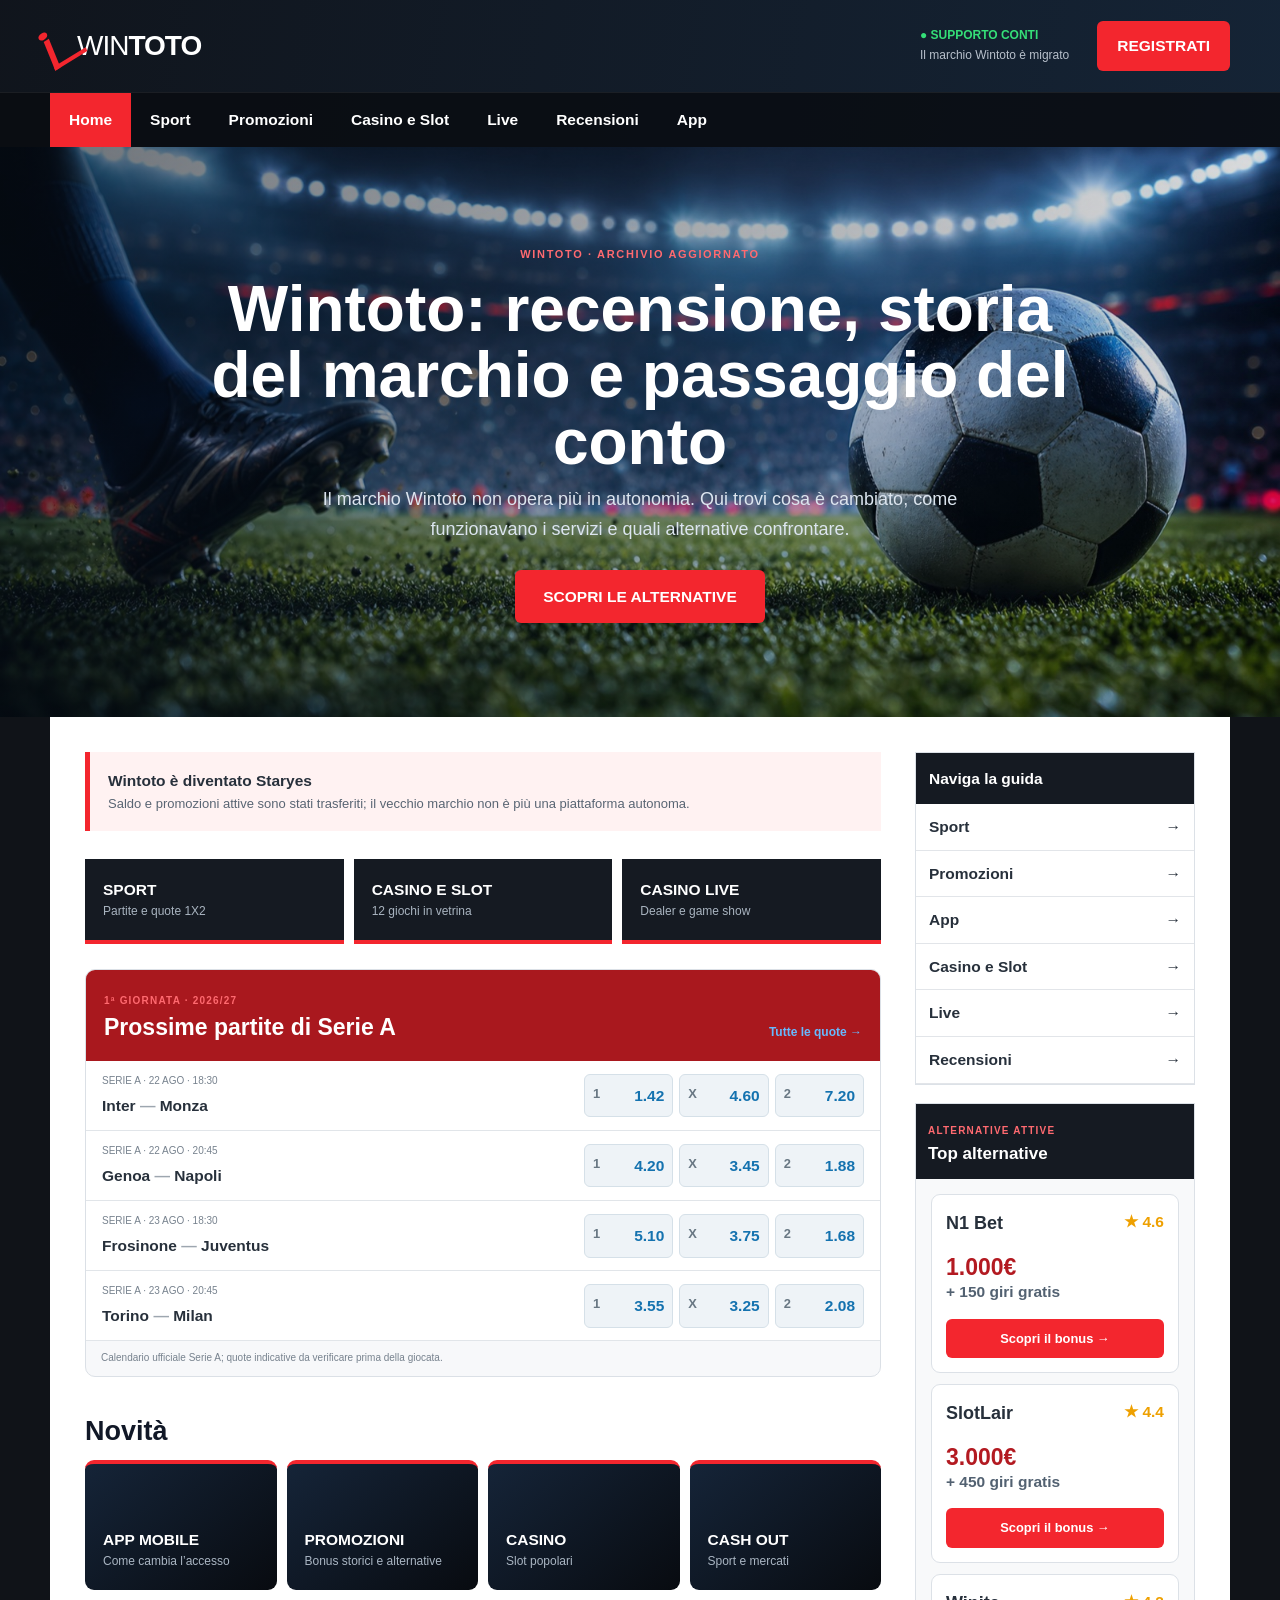
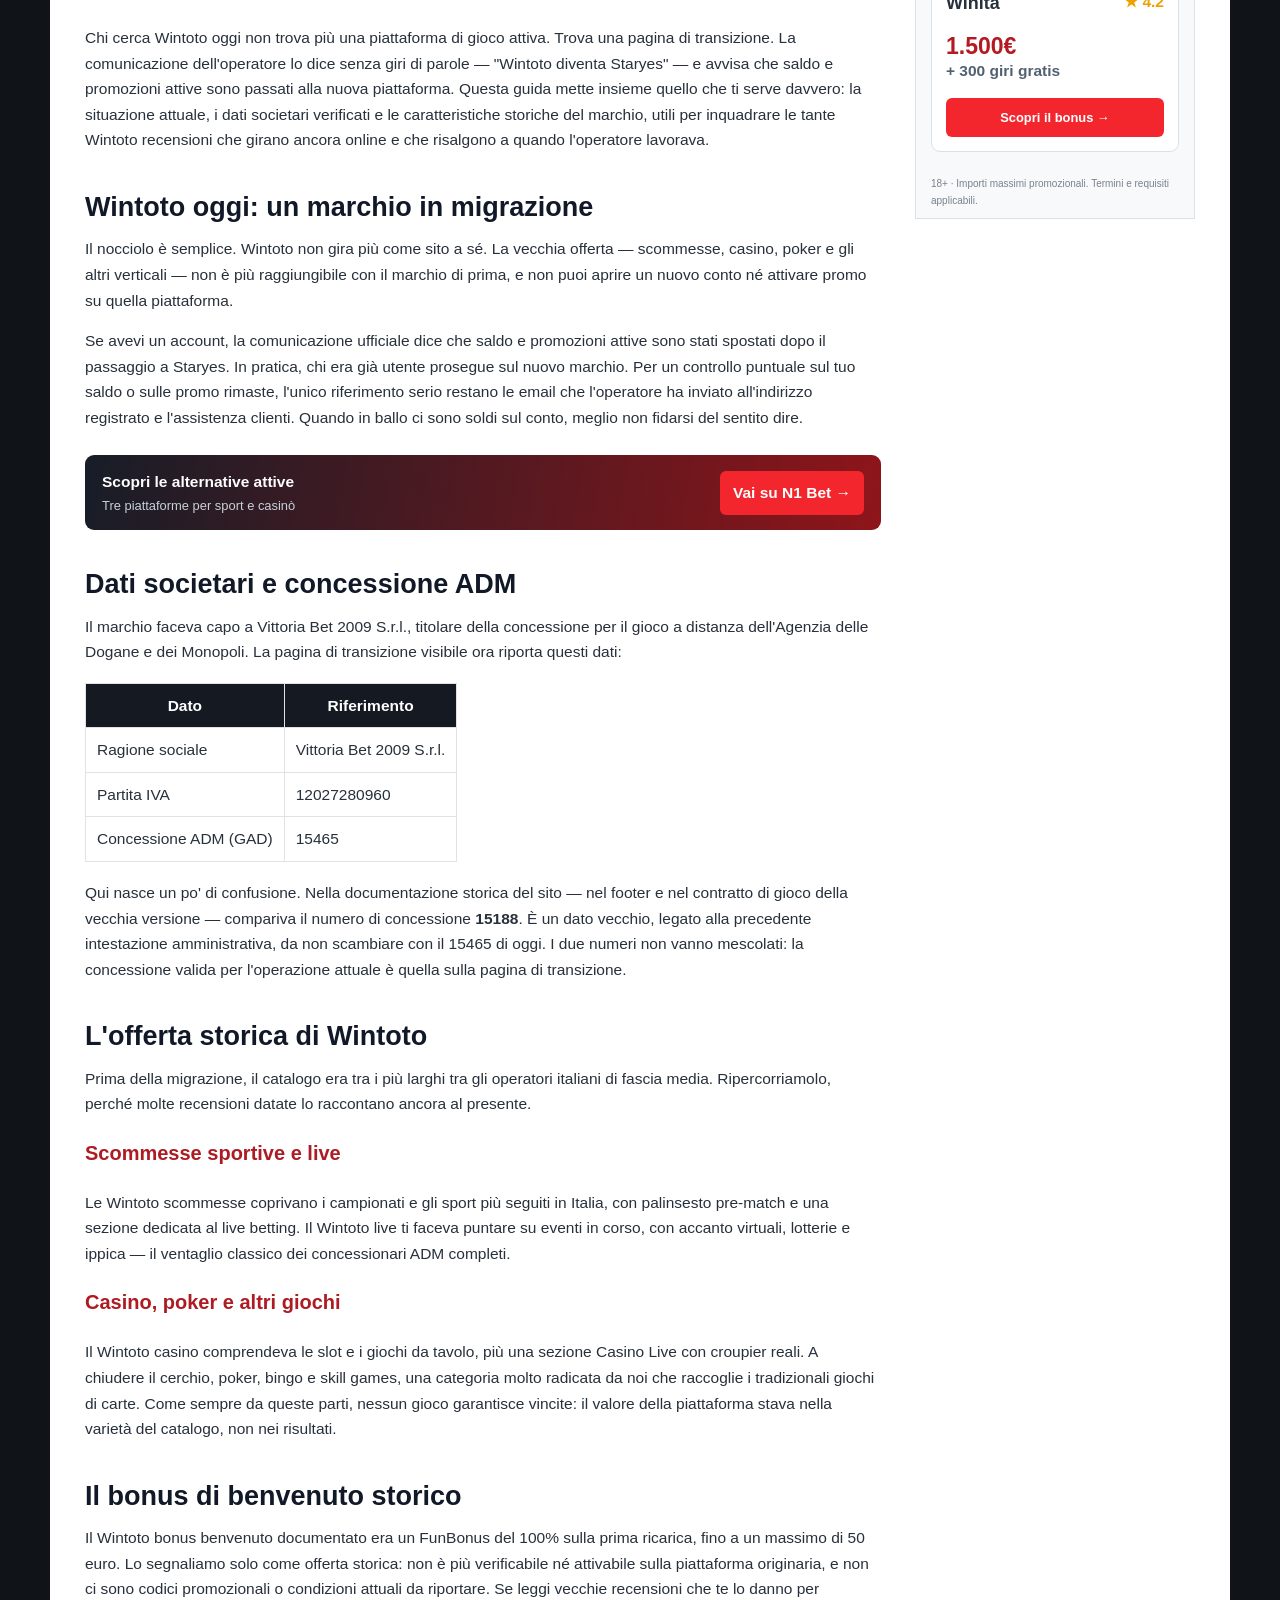
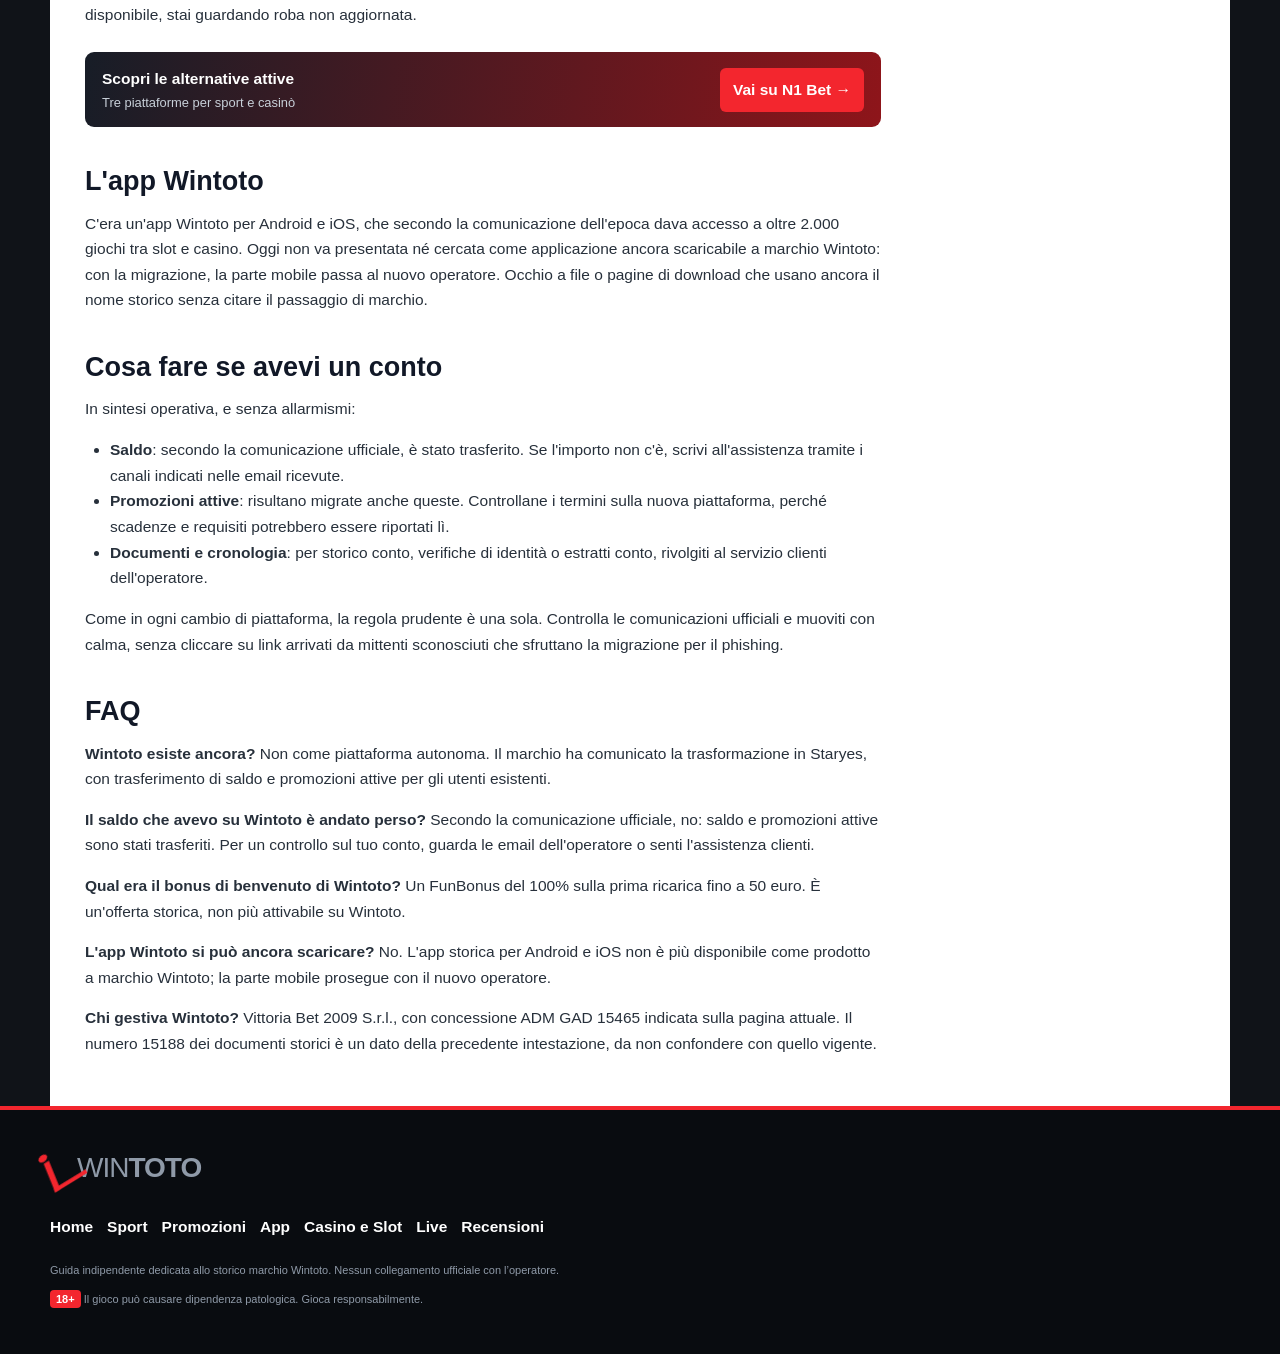
==== index.html @ eee36b44 "deploy wintotoit.com" ====
<!doctype html><html lang="it"><head><meta charset="utf-8"><meta name="viewport" content="width=device-width,initial-scale=1"><title>Wintoto: recensione, storia del marchio e passaggio del conto | Guida Wintoto</title><meta name="description" content="Chi cerca Wintoto oggi non trova più una piattaforma di gioco attiva. Trova una pagina di transizione. La comunicazione dell&#x27;operatore lo dice senza giri di…"><link rel="canonical" href="https://wintotoit.com/"><link rel="stylesheet" href="assets/style.css"><link rel="icon" href="favicon.svg"><script type="application/ld+json">{"@context": "https://schema.org", "@type": "Article", "headline": "Wintoto: recensione, storia del marchio e passaggio del conto", "description": "Chi cerca Wintoto oggi non trova più una piattaforma di gioco attiva. Trova una pagina di transizione. La comunicazione dell'operatore lo dice senza giri di…", "mainEntityOfPage": "https://wintotoit.com/", "inLanguage": "it-IT"}</script></head><body><header><div class="head wrap"><a class="logo" href=""><i></i><span>WIN<b>TOTO</b></span></a><div class="help"><strong>● SUPPORTO CONTI</strong><span>Il marchio Wintoto è migrato</span></div><a class="register" href="/referral-link?sub_id_1=n1" rel="nofollow">REGISTRATI</a><button class="burger" aria-label="Menu">☰</button></div><nav><div class="wrap"><a class="on" href="">Home</a><a class="" href="scommesse/">Sport</a><a class="" href="bonus/">Promozioni</a><a class="" href="casino/">Casino e Slot</a><a class="" href="live/">Live</a><a class="" href="recensioni/">Recensioni</a><a href="app/">App</a></div></nav></header><section class="hero"><div class="wrap hero-in"><span>WINTOTO · ARCHIVIO AGGIORNATO</span><h1>Wintoto: recensione, storia del marchio e passaggio del conto</h1><p>Il marchio Wintoto non opera più in autonomia. Qui trovi cosa è cambiato, come funzionavano i servizi e quali alternative confrontare.</p><a href="/referral-link?sub_id_1=n1">SCOPRI LE ALTERNATIVE</a></div></section><main class="wrap content"><article><div class="migration"><b>Wintoto è diventato Staryes</b><span>Saldo e promozioni attive sono stati trasferiti; il vecchio marchio non è più una piattaforma autonoma.</span></div><div class="products"><a href="scommesse/"><b>SPORT</b><span>Partite e quote 1X2</span></a><a href="casino/"><b>CASINO E SLOT</b><span>12 giochi in vetrina</span></a><a href="live/"><b>CASINO LIVE</b><span>Dealer e game show</span></a></div><section class="module"><div class="modhead red"><span>1ª GIORNATA · 2026/27</span><h2>Prossime partite di Serie A</h2><a href="/referral-link?sub_id_1=n1">Tutte le quote →</a></div><div class="fixture"><span>Serie A · 22 AGO · 18:30</span><b>Inter <i>—</i> Monza</b><div><a href="/referral-link?sub_id_1=n1"><small>1</small>1.42</a><a href="/referral-link?sub_id_1=n1"><small>X</small>4.60</a><a href="/referral-link?sub_id_1=n1"><small>2</small>7.20</a></div></div><div class="fixture"><span>Serie A · 22 AGO · 20:45</span><b>Genoa <i>—</i> Napoli</b><div><a href="/referral-link?sub_id_1=n1"><small>1</small>4.20</a><a href="/referral-link?sub_id_1=n1"><small>X</small>3.45</a><a href="/referral-link?sub_id_1=n1"><small>2</small>1.88</a></div></div><div class="fixture"><span>Serie A · 23 AGO · 18:30</span><b>Frosinone <i>—</i> Juventus</b><div><a href="/referral-link?sub_id_1=n1"><small>1</small>5.10</a><a href="/referral-link?sub_id_1=n1"><small>X</small>3.75</a><a href="/referral-link?sub_id_1=n1"><small>2</small>1.68</a></div></div><div class="fixture"><span>Serie A · 23 AGO · 20:45</span><b>Torino <i>—</i> Milan</b><div><a href="/referral-link?sub_id_1=n1"><small>1</small>3.55</a><a href="/referral-link?sub_id_1=n1"><small>X</small>3.25</a><a href="/referral-link?sub_id_1=n1"><small>2</small>2.08</a></div></div><p class="legal-mini">Calendario ufficiale Serie A; quote indicative da verificare prima della giocata.</p></section><section class="novita"><h2>Novità</h2><div><a href="app/"><b>APP MOBILE</b><span>Come cambia l’accesso</span></a><a href="bonus/"><b>PROMOZIONI</b><span>Bonus storici e alternative</span></a><a href="casino/"><b>CASINO</b><span>Slot popolari</span></a><a href="scommesse/"><b>CASH OUT</b><span>Sport e mercati</span></a></div></section>
<p>Chi cerca Wintoto oggi non trova più una piattaforma di gioco attiva. Trova una pagina di transizione. La comunicazione dell'operatore lo dice senza giri di parole — "Wintoto diventa Staryes" — e avvisa che saldo e promozioni attive sono passati alla nuova piattaforma. Questa guida mette insieme quello che ti serve davvero: la situazione attuale, i dati societari verificati e le caratteristiche storiche del marchio, utili per inquadrare le tante Wintoto recensioni che girano ancora online e che risalgono a quando l'operatore lavorava.</p>
<h2>Wintoto oggi: un marchio in migrazione</h2>
<p>Il nocciolo è semplice. Wintoto non gira più come sito a sé. La vecchia offerta — scommesse, casino, poker e gli altri verticali — non è più raggiungibile con il marchio di prima, e non puoi aprire un nuovo conto né attivare promo su quella piattaforma.</p>
<p>Se avevi un account, la comunicazione ufficiale dice che saldo e promozioni attive sono stati spostati dopo il passaggio a Staryes. In pratica, chi era già utente prosegue sul nuovo marchio. Per un controllo puntuale sul tuo saldo o sulle promo rimaste, l'unico riferimento serio restano le email che l'operatore ha inviato all'indirizzo registrato e l'assistenza clienti. Quando in ballo ci sono soldi sul conto, meglio non fidarsi del sentito dire.</p>
<div class="ctamini"><span><b>Scopri le alternative attive</b><small>Tre piattaforme per sport e casinò</small></span><a href="/referral-link?sub_id_1=n1">Vai su N1 Bet →</a></div><h2>Dati societari e concessione ADM</h2>
<p>Il marchio faceva capo a Vittoria Bet 2009 S.r.l., titolare della concessione per il gioco a distanza dell'Agenzia delle Dogane e dei Monopoli. La pagina di transizione visibile ora riporta questi dati:</p>
<table>
<thead>
<tr>
<th>Dato</th>
<th>Riferimento</th>
</tr>
</thead>
<tbody>
<tr>
<td>Ragione sociale</td>
<td>Vittoria Bet 2009 S.r.l.</td>
</tr>
<tr>
<td>Partita IVA</td>
<td>12027280960</td>
</tr>
<tr>
<td>Concessione ADM (GAD)</td>
<td>15465</td>
</tr>
</tbody>
</table>
<p>Qui nasce un po' di confusione. Nella documentazione storica del sito — nel footer e nel contratto di gioco della vecchia versione — compariva il numero di concessione <strong>15188</strong>. È un dato vecchio, legato alla precedente intestazione amministrativa, da non scambiare con il 15465 di oggi. I due numeri non vanno mescolati: la concessione valida per l'operazione attuale è quella sulla pagina di transizione.</p>
<h2>L'offerta storica di Wintoto</h2>
<p>Prima della migrazione, il catalogo era tra i più larghi tra gli operatori italiani di fascia media. Ripercorriamolo, perché molte recensioni datate lo raccontano ancora al presente.</p>
<h3>Scommesse sportive e live</h3>
<p>Le Wintoto scommesse coprivano i campionati e gli sport più seguiti in Italia, con palinsesto pre-match e una sezione dedicata al live betting. Il Wintoto live ti faceva puntare su eventi in corso, con accanto virtuali, lotterie e ippica — il ventaglio classico dei concessionari ADM completi.</p>
<h3>Casino, poker e altri giochi</h3>
<p>Il Wintoto casino comprendeva le slot e i giochi da tavolo, più una sezione Casino Live con croupier reali. A chiudere il cerchio, poker, bingo e skill games, una categoria molto radicata da noi che raccoglie i tradizionali giochi di carte. Come sempre da queste parti, nessun gioco garantisce vincite: il valore della piattaforma stava nella varietà del catalogo, non nei risultati.</p>
<h2>Il bonus di benvenuto storico</h2>
<p>Il Wintoto bonus benvenuto documentato era un FunBonus del 100% sulla prima ricarica, fino a un massimo di 50 euro. Lo segnaliamo solo come offerta storica: non è più verificabile né attivabile sulla piattaforma originaria, e non ci sono codici promozionali o condizioni attuali da riportare. Se leggi vecchie recensioni che te lo danno per disponibile, stai guardando roba non aggiornata.</p>
<div class="ctamini"><span><b>Scopri le alternative attive</b><small>Tre piattaforme per sport e casinò</small></span><a href="/referral-link?sub_id_1=n1">Vai su N1 Bet →</a></div><h2>L'app Wintoto</h2>
<p>C'era un'app Wintoto per Android e iOS, che secondo la comunicazione dell'epoca dava accesso a oltre 2.000 giochi tra slot e casino. Oggi non va presentata né cercata come applicazione ancora scaricabile a marchio Wintoto: con la migrazione, la parte mobile passa al nuovo operatore. Occhio a file o pagine di download che usano ancora il nome storico senza citare il passaggio di marchio.</p>
<h2>Cosa fare se avevi un conto</h2>
<p>In sintesi operativa, e senza allarmismi:</p>
<ul>
<li><strong>Saldo</strong>: secondo la comunicazione ufficiale, è stato trasferito. Se l'importo non c'è, scrivi all'assistenza tramite i canali indicati nelle email ricevute.</li>
<li><strong>Promozioni attive</strong>: risultano migrate anche queste. Controllane i termini sulla nuova piattaforma, perché scadenze e requisiti potrebbero essere riportati lì.</li>
<li><strong>Documenti e cronologia</strong>: per storico conto, verifiche di identità o estratti conto, rivolgiti al servizio clienti dell'operatore.</li>
</ul>
<p>Come in ogni cambio di piattaforma, la regola prudente è una sola. Controlla le comunicazioni ufficiali e muoviti con calma, senza cliccare su link arrivati da mittenti sconosciuti che sfruttano la migrazione per il phishing.</p>
<h2>FAQ</h2>
<p><strong>Wintoto esiste ancora?</strong>
Non come piattaforma autonoma. Il marchio ha comunicato la trasformazione in Staryes, con trasferimento di saldo e promozioni attive per gli utenti esistenti.</p>
<p><strong>Il saldo che avevo su Wintoto è andato perso?</strong>
Secondo la comunicazione ufficiale, no: saldo e promozioni attive sono stati trasferiti. Per un controllo sul tuo conto, guarda le email dell'operatore o senti l'assistenza clienti.</p>
<p><strong>Qual era il bonus di benvenuto di Wintoto?</strong>
Un FunBonus del 100% sulla prima ricarica fino a 50 euro. È un'offerta storica, non più attivabile su Wintoto.</p>
<p><strong>L'app Wintoto si può ancora scaricare?</strong>
No. L'app storica per Android e iOS non è più disponibile come prodotto a marchio Wintoto; la parte mobile prosegue con il nuovo operatore.</p>
<p><strong>Chi gestiva Wintoto?</strong>
Vittoria Bet 2009 S.r.l., con concessione ADM GAD 15465 indicata sulla pagina attuale. Il numero 15188 dei documenti storici è un dato della precedente intestazione, da non confondere con quello vigente.</p>
</article><aside><div class="side"><b>Naviga la guida</b><a href="scommesse/">Sport<span>→</span></a><a href="bonus/">Promozioni<span>→</span></a><a href="app/">App<span>→</span></a><a href="casino/">Casino e Slot<span>→</span></a><a href="live/">Live<span>→</span></a><a href="recensioni/">Recensioni<span>→</span></a></div><section class="sideoffers"><div class="modhead"><span>ALTERNATIVE ATTIVE</span><h2>Top alternative</h2></div><div class="offergrid"><a class="offer" href="/referral-link?sub_id_1=n1" rel="nofollow"><span class="offer-top"><b>N1 Bet</b><i>★ 4.6</i></span><strong>1.000€</strong><em>+ 150 giri gratis</em><small>Scopri il bonus →</small></a><a class="offer" href="/referral-link?sub_id_1=slotlair" rel="nofollow"><span class="offer-top"><b>SlotLair</b><i>★ 4.4</i></span><strong>3.000€</strong><em>+ 450 giri gratis</em><small>Scopri il bonus →</small></a><a class="offer" href="/referral-link?sub_id_1=winita" rel="nofollow"><span class="offer-top"><b>Winita</b><i>★ 4.2</i></span><strong>1.500€</strong><em>+ 300 giri gratis</em><small>Scopri il bonus →</small></a></div><p class="legal-mini">18+ · Importi massimi promozionali. Termini e requisiti applicabili.</p></section></aside></main><footer><div class="wrap"><a class="logo" href=""><i></i><span>WIN<b>TOTO</b></span></a><nav><a href="">Home</a><a href="scommesse/">Sport</a><a href="bonus/">Promozioni</a><a href="app/">App</a><a href="casino/">Casino e Slot</a><a href="live/">Live</a><a href="recensioni/">Recensioni</a></nav><p>Guida indipendente dedicata allo storico marchio Wintoto. Nessun collegamento ufficiale con l’operatore.</p><p><b>18+</b> Il gioco può causare dipendenza patologica. Gioca responsabilmente.</p></div></footer></body></html>
---- assets/style.css ----
*{box-sizing:border-box}html{max-width:100%;overflow-x:hidden}body{margin:0;background:#101318;color:#27303b;font:15.5px/1.65 Arial,sans-serif}a{text-decoration:none;color:inherit}.wrap{width:min(1180px,calc(100% - 34px));margin:auto}header{position:relative;z-index:10;background:linear-gradient(100deg,#10151deF,#152538eF);color:#fff}.head{height:92px;display:flex;align-items:center;gap:28px}.logo{display:flex;align-items:center;font-size:28px;font-weight:300;letter-spacing:-1px}.logo i{width:31px;height:37px;border-left:5px solid #f3262e;border-bottom:5px solid #f3262e;transform:skew(-22deg) rotate(-39deg);margin-right:-4px;position:relative}.logo i:after{content:"";position:absolute;width:8px;height:8px;background:#f3262e;border-radius:50%;left:-8px;top:-10px}.logo b{font-weight:900}.help{margin-left:auto;display:flex;flex-direction:column;font-size:12px}.help strong{color:#35df78}.help span{color:#b8c0cb}.register{background:#f3262e;padding:12px 20px;border-radius:6px;font-weight:900}.burger{display:none;background:none;border:0;color:#fff;font-size:24px}header>nav{background:#090c10cF;border-top:1px solid #ffffff12}header>nav .wrap{display:flex;overflow-x:auto}header>nav a{padding:14px 19px;font-weight:900;white-space:nowrap}header>nav a:hover,header>nav a.on{background:#f3262e}.hero{height:570px;background:linear-gradient(90deg,#07101b99,#07101b24),url(hero-football.jpg) center/cover;color:#fff;display:flex;align-items:center}.hero-in{text-align:center}.hero-in>span{font-size:11px;font-weight:900;letter-spacing:.15em;color:#ff6a70}.hero h1{font-size:clamp(38px,5vw,68px);line-height:1.04;margin:10px auto;max-width:900px}.hero p{max-width:740px;margin:0 auto 25px;color:#dce5ef;font-size:18px}.hero a{display:inline-block;background:#f3262e;padding:14px 28px;border-radius:6px;font-weight:900}.subhero{background:linear-gradient(110deg,#111b29,#1e3347);border-bottom:5px solid #f3262e;color:#fff}.subhero .wrap{padding:40px 0 45px}.subhero span{font-size:12px;color:#96a7b9}.subhero span a{color:#ff5a61}.subhero h1{font-size:clamp(32px,5vw,50px);line-height:1.1;margin:10px 0}.subhero p{max-width:780px;color:#bac7d4;font-size:17px}.content{display:grid;grid-template-columns:minmax(0,820px) 280px;gap:34px;background:#fff;padding:35px}.content article{min-width:0}.migration{padding:16px 18px;background:#fff2f2;border-left:5px solid #f3262e;margin-bottom:28px}.migration b,.migration span{display:block}.migration span{font-size:13px;color:#596573}.content h2{font-size:27px;line-height:1.2;color:#111827;margin:38px 0 13px}.content h3{font-size:20px;color:#ad1c23}.content p{margin:0 0 15px}.content ul,.content ol{padding-left:25px}.content table{display:block;max-width:100%;overflow-x:auto;border-collapse:collapse;margin:18px 0}.content td,.content th{border:1px solid #dfe3e8;padding:9px 11px}.content th{background:#151a22;color:#fff}.module{border:1px solid #dbe0e6;border-radius:10px;overflow:hidden;margin:25px 0 35px;background:#f7f8fa}.modhead{position:relative;background:#151a22;color:#fff;padding:16px 18px}.modhead.red{background:#a9181e}.modhead>span{font-size:10px;font-weight:900;letter-spacing:.12em;color:#ff6a70}.modhead h2{margin:3px 0!important;color:#fff!important;font-size:23px!important}.modhead>a{position:absolute;right:18px;bottom:18px;color:#67b9ff;font-weight:900;font-size:12px}.fixture{display:grid;grid-template-columns:1fr 280px;gap:3px 12px;align-items:center;padding:12px 16px;background:#fff;border-bottom:1px solid #e1e5e9}.fixture>span{font-size:10px;color:#77828e;text-transform:uppercase}.fixture>b{grid-column:1}.fixture>b i{font-style:normal;color:#9da6af}.fixture>div{grid-column:2;grid-row:1/3;display:grid;grid-template-columns:repeat(3,1fr);gap:6px}.fixture>div a{display:flex;justify-content:space-between;background:#eef3f7;border:1px solid #d5e0e8;border-radius:6px;padding:8px;color:#1472af;font-weight:900}.fixture small{color:#687783}.legal-mini{font-size:10px;color:#77828e;padding:9px 15px;margin:0!important}.offergrid{display:grid;grid-template-columns:repeat(3,1fr);gap:11px;padding:15px}.offer{background:#fff;border:1px solid #dce1e7;border-radius:9px;padding:14px}.offer>*{display:block}.offer-top{display:flex!important;justify-content:space-between}.offer-top b{font-size:18px}.offer-top i{font-style:normal;color:#eea000;font-weight:900}.offer>strong{font-size:31px;line-height:1;margin-top:17px;color:#b31a21}.offer>em{font-style:normal;color:#526171;font-weight:800}.offer>small{background:#f3262e;color:#fff;text-align:center;padding:9px;border-radius:6px;margin-top:14px;font-weight:900}.stores{display:flex!important;gap:5px;margin-top:20px}.stores i{font-size:9px;font-style:normal;font-weight:900;background:#edf0f3;border-radius:4px;padding:6px}.gamegrid{display:grid;grid-template-columns:repeat(4,1fr);gap:10px;padding:14px}.game{background:#111722;color:#fff;border-radius:8px;overflow:hidden}.game>div{aspect-ratio:400/254;background:#090c10}.game img{width:100%;height:100%;object-fit:contain}.game b,.game span{display:block;padding:0 9px;white-space:nowrap;overflow:hidden;text-overflow:ellipsis}.game b{padding-top:8px}.game span{color:#9ba8b8;font-size:10px;padding-bottom:8px}.products{display:grid;grid-template-columns:repeat(3,1fr);gap:10px;margin:25px 0}.products a{background:#151a22;color:#fff;border-bottom:4px solid #f3262e;padding:18px}.products b,.products span{display:block}.products span{font-size:12px;color:#a9b4c0}.novita{margin:35px 0}.novita>div{display:grid;grid-template-columns:repeat(4,1fr);gap:10px}.novita a{min-height:130px;background:linear-gradient(140deg,#152438,#080b10);color:#fff;border-radius:9px;padding:18px;display:flex;flex-direction:column;justify-content:flex-end;border-top:4px solid #f3262e}.novita b,.novita span{display:block}.novita span{color:#aab6c3;font-size:12px}.ctamini{display:flex;align-items:center;justify-content:space-between;gap:15px;background:linear-gradient(100deg,#171d27,#8e151a);color:#fff;border-radius:9px;padding:14px 17px;margin:25px 0}.ctamini span>*{display:block}.ctamini small{color:#c8d0d9}.ctamini>a{background:#f3262e;padding:9px 13px;border-radius:6px;font-weight:900}.reviewbox{display:grid;grid-template-columns:180px 1fr;border:1px solid #dce1e7;border-radius:10px;padding:20px;margin:25px 0}.score{text-align:center;border-right:1px solid #ddd}.score>*{display:block}.score>b{font-size:50px}.score>span{color:#ee9d00}.score>small{color:#75808c}.bars{padding-left:20px}.bars p{display:grid;grid-template-columns:160px 1fr;align-items:center}.bars i{height:8px;background:#e7eaee;border-radius:5px}.bars i b{display:block;height:100%;background:#f3262e;border-radius:5px}.reviews{display:grid;grid-template-columns:repeat(3,1fr);gap:10px}.reviews article{background:#f5f7f9;border:1px solid #dde2e7;border-radius:9px;padding:14px}.reviews article>b{color:#efa000}.reviews small{color:#7b8691}.content aside{position:sticky;top:15px;align-self:start}.side{border:1px solid #dce1e7}.side>b{display:block;background:#151a22;color:#fff;padding:13px}.side>a{display:flex;justify-content:space-between;padding:10px 13px;border-bottom:1px solid #e2e5e9;font-weight:800}.sideoffers{margin-top:18px;border:1px solid #dce1e7;background:#f8f9fa}.sideoffers .modhead{padding:12px}.sideoffers .modhead h2{font-size:17px!important}.sideoffers .offergrid{grid-template-columns:1fr}.sideoffers .offer>strong{font-size:23px}.float{position:fixed;z-index:20;left:50%;bottom:12px;transform:translateX(-50%);width:min(730px,calc(100% - 24px));display:flex;justify-content:space-between;align-items:center;background:#10141bef;color:#fff;border:1px solid #ffffff22;border-radius:10px;padding:10px 12px 10px 17px;box-shadow:0 8px 28px #0008}.float a{background:#f3262e;padding:9px 14px;border-radius:6px;font-weight:900}.float span b{display:block}footer{background:#090c10;color:#8f9aa8;border-top:4px solid #f3262e;padding:35px 0}footer nav{display:flex;gap:14px;flex-wrap:wrap;margin:22px 0}footer nav a{color:#fff;font-weight:800}footer p{font-size:11px}footer p b{background:#f3262e;color:#fff;padding:3px 6px;border-radius:4px}@media(max-width:850px){.help{display:none}.content{grid-template-columns:1fr;padding:24px 20px}.content aside{position:static}.gamegrid{grid-template-columns:repeat(3,1fr)}.hero{height:500px}}@media(max-width:600px){.head{height:72px}.register{font-size:12px;padding:9px}.logo{font-size:23px}.hero{height:510px}.hero h1{font-size:38px}.offergrid,.products,.novita>div,.reviews{grid-template-columns:1fr}.gamegrid{grid-template-columns:repeat(2,1fr)}.fixture{grid-template-columns:1fr}.fixture>div{grid-column:1;grid-row:auto}.modhead>a{position:static;display:block;margin-top:5px}.reviewbox{grid-template-columns:1fr}.score{border-right:0;border-bottom:1px solid #ddd;padding-bottom:15px}.bars{padding:10px 0}.bars p{grid-template-columns:120px 1fr}.ctamini{align-items:flex-start;flex-direction:column}.float span{font-size:11px;max-width:180px}.float a{font-size:11px}.shell{width:calc(100% - 20px)}}.loginmock{display:grid;grid-template-columns:1fr 1fr;gap:12px;padding:18px}.loginmock label{font-size:11px;font-weight:900}.loginmock input{display:block;width:100%;margin-top:5px;padding:12px;border:1px solid #ccd4dc;border-radius:6px;background:#eef1f4}.loginmock button{grid-column:1/-1;padding:12px;border:0;border-radius:6px;background:#68737e;color:#fff;font-weight:900}.resultgrid{display:grid;grid-template-columns:repeat(3,1fr);gap:1px;background:#dce2e8}.resultgrid>div{background:#fff;padding:17px}.resultgrid small,.resultgrid b,.resultgrid span{display:block}.resultgrid small{color:#f3262e;font-weight:900}.resultgrid span{font-size:12px;color:#697582}@media(max-width:600px){body{max-width:100%;overflow-x:hidden}.wrap{width:100%;max-width:100%;padding-left:16px;padding-right:16px}.head{padding-left:16px;padding-right:16px}header>nav .wrap{width:100%;padding:0}.subhero{width:100vw;overflow:hidden}.subhero .wrap{width:100vw!important;max-width:100vw!important;margin:0!important;padding:36px 16px!important}.subhero h1{max-width:calc(100vw - 32px);font-size:28px;overflow-wrap:normal}.subhero p{max-width:calc(100vw - 32px)}.content{width:calc(100% - 20px);padding:24px 20px}.float{left:10px;right:10px;transform:none;width:auto}.float span{flex:1;min-width:0}.float a{flex:none;white-space:nowrap}.loginmock,.resultgrid{grid-template-columns:1fr}}
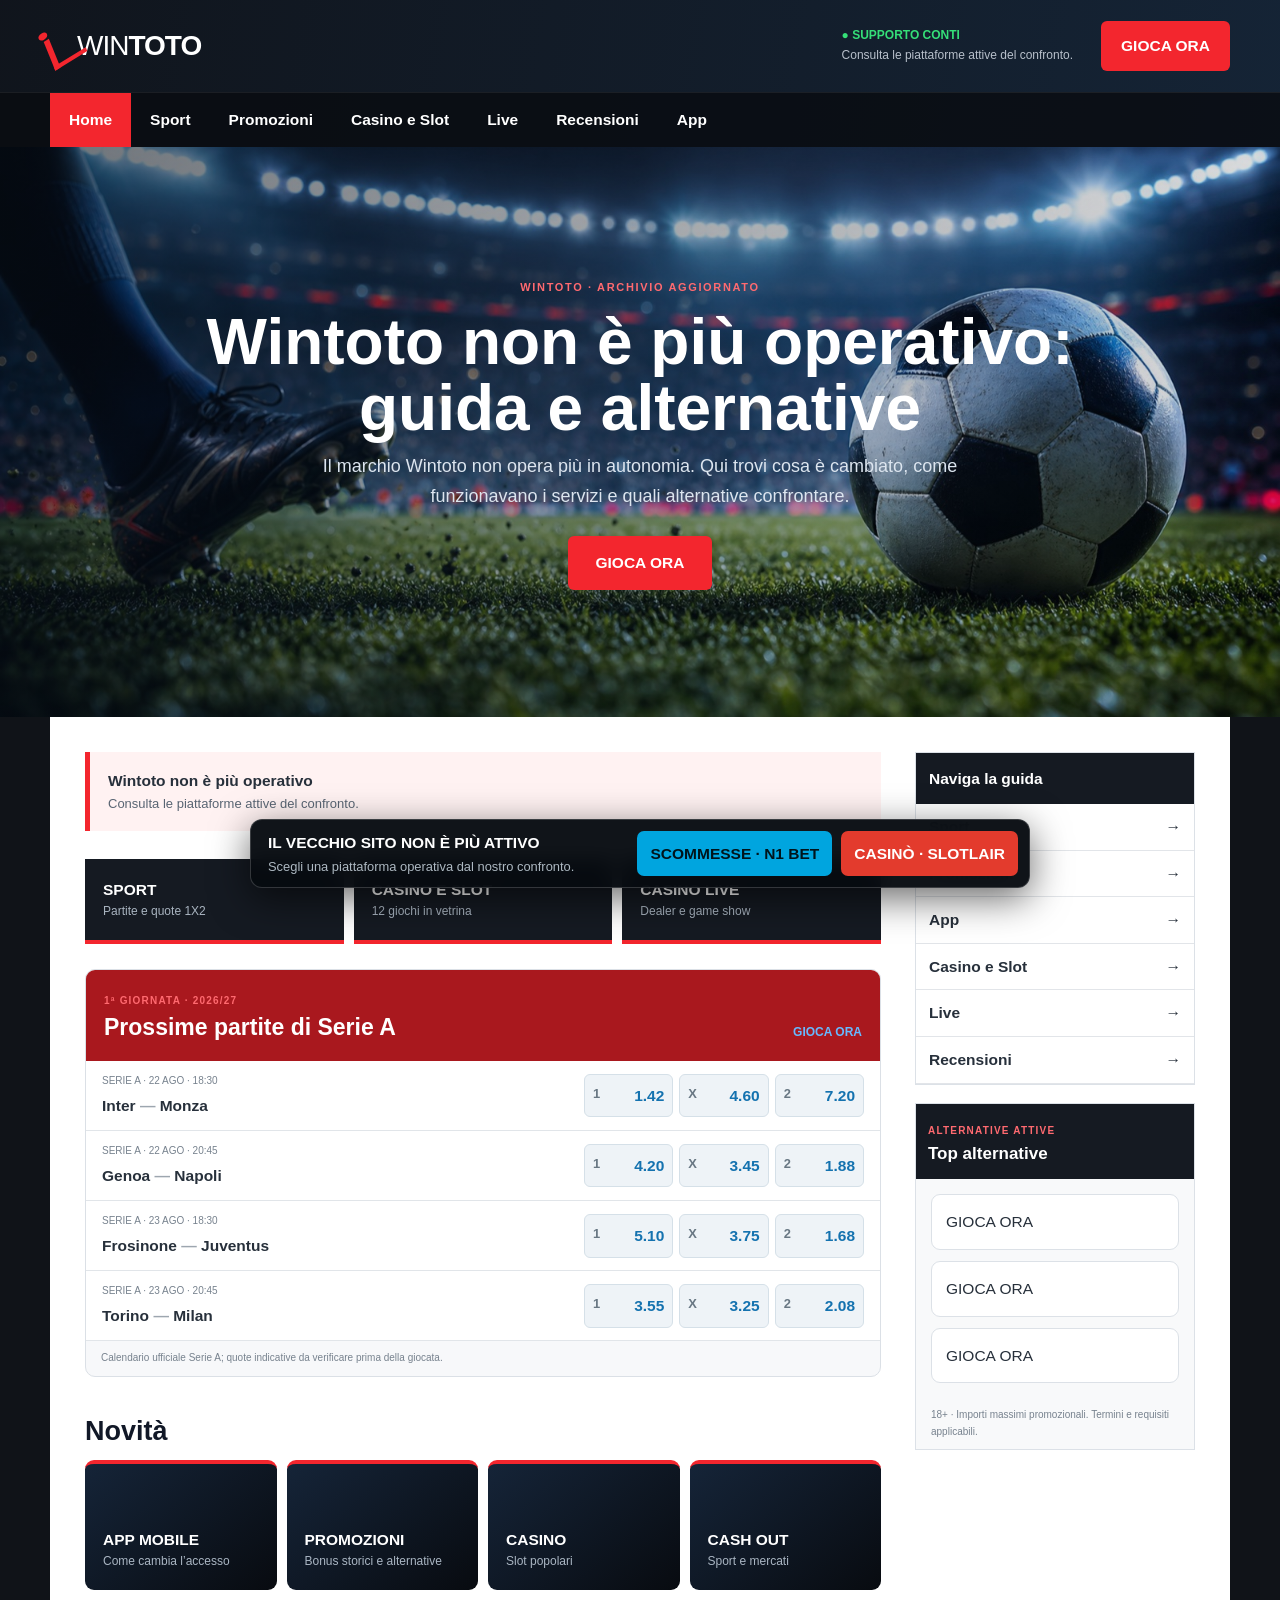
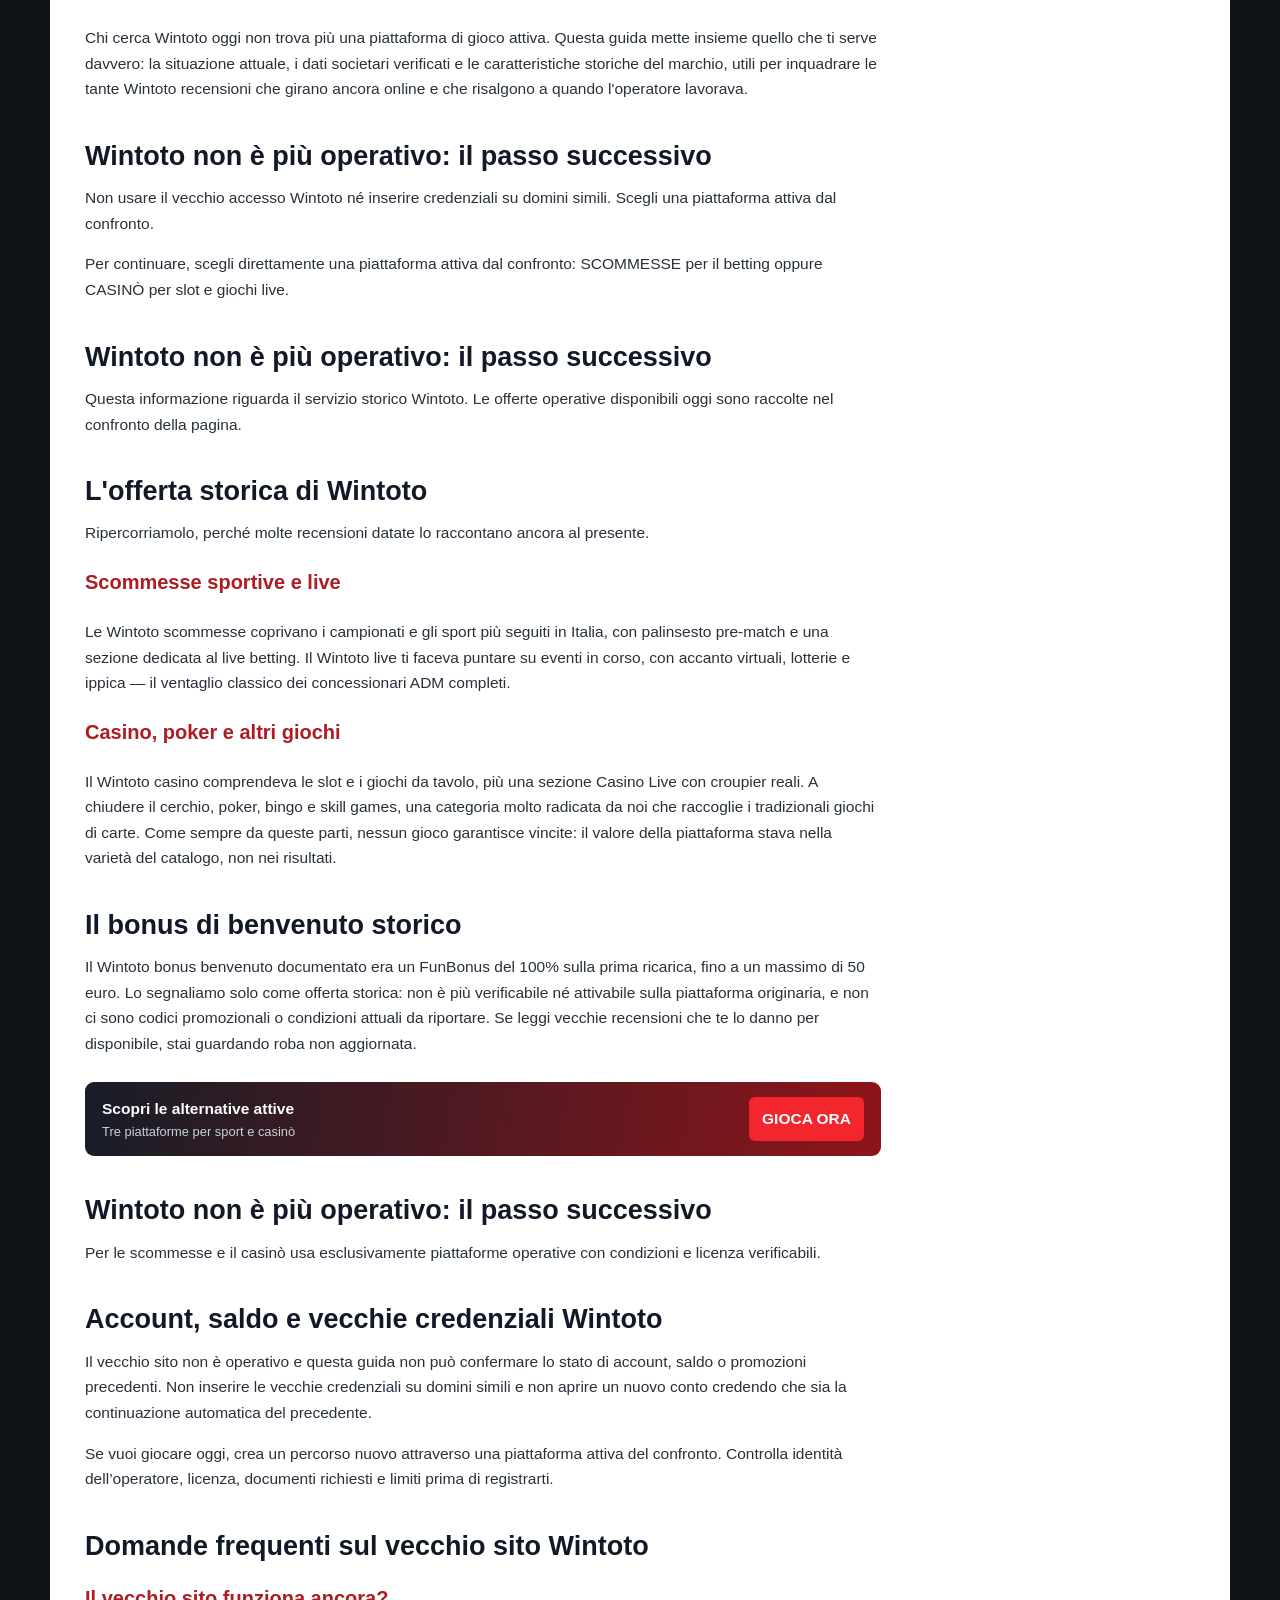
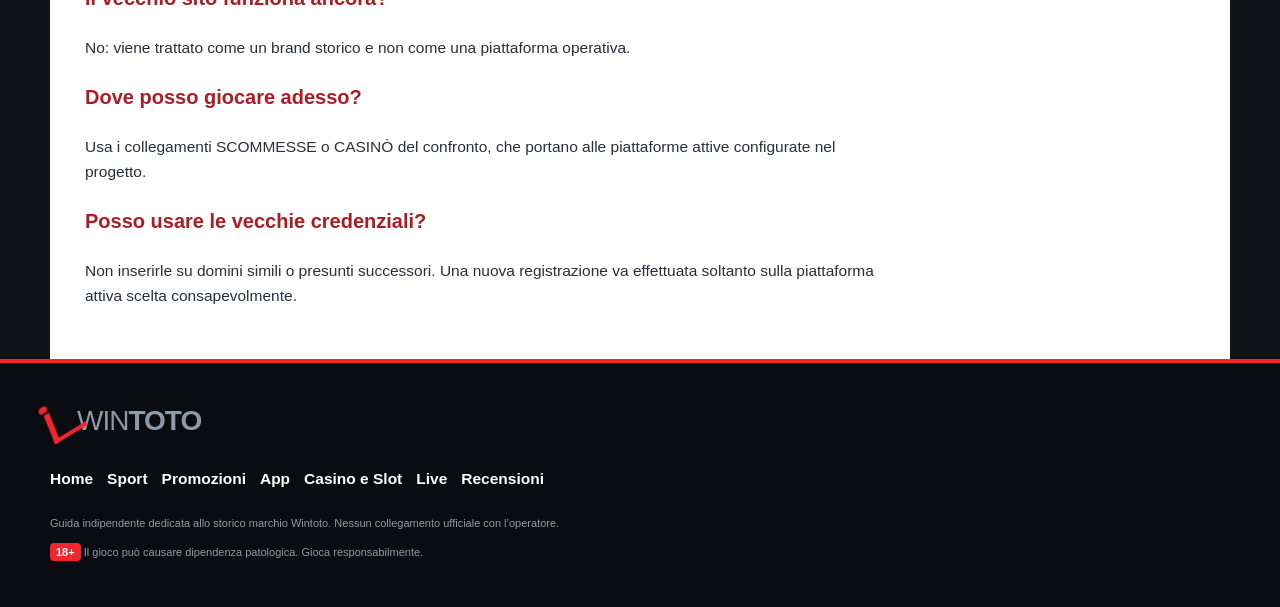
==== commit 09aa5c48: "deploy wintotoit.com" ====
--- a/index.html
+++ b/index.html
@@ -1,60 +1,23 @@
-<!doctype html><html lang="it"><head><meta charset="utf-8"><meta name="viewport" content="width=device-width,initial-scale=1"><title>Wintoto: recensione, storia del marchio e passaggio del conto | Guida Wintoto</title><meta name="description" content="Chi cerca Wintoto oggi non trova più una piattaforma di gioco attiva. Trova una pagina di transizione. La comunicazione dell&#x27;operatore lo dice senza giri di…"><link rel="canonical" href="https://wintotoit.com/"><link rel="stylesheet" href="assets/style.css"><link rel="icon" href="favicon.svg"><script type="application/ld+json">{"@context": "https://schema.org", "@type": "Article", "headline": "Wintoto: recensione, storia del marchio e passaggio del conto", "description": "Chi cerca Wintoto oggi non trova più una piattaforma di gioco attiva. Trova una pagina di transizione. La comunicazione dell'operatore lo dice senza giri di…", "mainEntityOfPage": "https://wintotoit.com/", "inLanguage": "it-IT"}</script></head><body><header><div class="head wrap"><a class="logo" href=""><i></i><span>WIN<b>TOTO</b></span></a><div class="help"><strong>● SUPPORTO CONTI</strong><span>Il marchio Wintoto è migrato</span></div><a class="register" href="/referral-link?sub_id_1=n1" rel="nofollow">REGISTRATI</a><button class="burger" aria-label="Menu">☰</button></div><nav><div class="wrap"><a class="on" href="">Home</a><a class="" href="scommesse/">Sport</a><a class="" href="bonus/">Promozioni</a><a class="" href="casino/">Casino e Slot</a><a class="" href="live/">Live</a><a class="" href="recensioni/">Recensioni</a><a href="app/">App</a></div></nav></header><section class="hero"><div class="wrap hero-in"><span>WINTOTO · ARCHIVIO AGGIORNATO</span><h1>Wintoto: recensione, storia del marchio e passaggio del conto</h1><p>Il marchio Wintoto non opera più in autonomia. Qui trovi cosa è cambiato, come funzionavano i servizi e quali alternative confrontare.</p><a href="/referral-link?sub_id_1=n1">SCOPRI LE ALTERNATIVE</a></div></section><main class="wrap content"><article><div class="migration"><b>Wintoto è diventato Staryes</b><span>Saldo e promozioni attive sono stati trasferiti; il vecchio marchio non è più una piattaforma autonoma.</span></div><div class="products"><a href="scommesse/"><b>SPORT</b><span>Partite e quote 1X2</span></a><a href="casino/"><b>CASINO E SLOT</b><span>12 giochi in vetrina</span></a><a href="live/"><b>CASINO LIVE</b><span>Dealer e game show</span></a></div><section class="module"><div class="modhead red"><span>1ª GIORNATA · 2026/27</span><h2>Prossime partite di Serie A</h2><a href="/referral-link?sub_id_1=n1">Tutte le quote →</a></div><div class="fixture"><span>Serie A · 22 AGO · 18:30</span><b>Inter <i>—</i> Monza</b><div><a href="/referral-link?sub_id_1=n1"><small>1</small>1.42</a><a href="/referral-link?sub_id_1=n1"><small>X</small>4.60</a><a href="/referral-link?sub_id_1=n1"><small>2</small>7.20</a></div></div><div class="fixture"><span>Serie A · 22 AGO · 20:45</span><b>Genoa <i>—</i> Napoli</b><div><a href="/referral-link?sub_id_1=n1"><small>1</small>4.20</a><a href="/referral-link?sub_id_1=n1"><small>X</small>3.45</a><a href="/referral-link?sub_id_1=n1"><small>2</small>1.88</a></div></div><div class="fixture"><span>Serie A · 23 AGO · 18:30</span><b>Frosinone <i>—</i> Juventus</b><div><a href="/referral-link?sub_id_1=n1"><small>1</small>5.10</a><a href="/referral-link?sub_id_1=n1"><small>X</small>3.75</a><a href="/referral-link?sub_id_1=n1"><small>2</small>1.68</a></div></div><div class="fixture"><span>Serie A · 23 AGO · 20:45</span><b>Torino <i>—</i> Milan</b><div><a href="/referral-link?sub_id_1=n1"><small>1</small>3.55</a><a href="/referral-link?sub_id_1=n1"><small>X</small>3.25</a><a href="/referral-link?sub_id_1=n1"><small>2</small>2.08</a></div></div><p class="legal-mini">Calendario ufficiale Serie A; quote indicative da verificare prima della giocata.</p></section><section class="novita"><h2>Novità</h2><div><a href="app/"><b>APP MOBILE</b><span>Come cambia l’accesso</span></a><a href="bonus/"><b>PROMOZIONI</b><span>Bonus storici e alternative</span></a><a href="casino/"><b>CASINO</b><span>Slot popolari</span></a><a href="scommesse/"><b>CASH OUT</b><span>Sport e mercati</span></a></div></section>
-<p>Chi cerca Wintoto oggi non trova più una piattaforma di gioco attiva. Trova una pagina di transizione. La comunicazione dell'operatore lo dice senza giri di parole — "Wintoto diventa Staryes" — e avvisa che saldo e promozioni attive sono passati alla nuova piattaforma. Questa guida mette insieme quello che ti serve davvero: la situazione attuale, i dati societari verificati e le caratteristiche storiche del marchio, utili per inquadrare le tante Wintoto recensioni che girano ancora online e che risalgono a quando l'operatore lavorava.</p>
-<h2>Wintoto oggi: un marchio in migrazione</h2>
-<p>Il nocciolo è semplice. Wintoto non gira più come sito a sé. La vecchia offerta — scommesse, casino, poker e gli altri verticali — non è più raggiungibile con il marchio di prima, e non puoi aprire un nuovo conto né attivare promo su quella piattaforma.</p>
-<p>Se avevi un account, la comunicazione ufficiale dice che saldo e promozioni attive sono stati spostati dopo il passaggio a Staryes. In pratica, chi era già utente prosegue sul nuovo marchio. Per un controllo puntuale sul tuo saldo o sulle promo rimaste, l'unico riferimento serio restano le email che l'operatore ha inviato all'indirizzo registrato e l'assistenza clienti. Quando in ballo ci sono soldi sul conto, meglio non fidarsi del sentito dire.</p>
-<div class="ctamini"><span><b>Scopri le alternative attive</b><small>Tre piattaforme per sport e casinò</small></span><a href="/referral-link?sub_id_1=n1">Vai su N1 Bet →</a></div><h2>Dati societari e concessione ADM</h2>
-<p>Il marchio faceva capo a Vittoria Bet 2009 S.r.l., titolare della concessione per il gioco a distanza dell'Agenzia delle Dogane e dei Monopoli. La pagina di transizione visibile ora riporta questi dati:</p>
-<table>
-<thead>
-<tr>
-<th>Dato</th>
-<th>Riferimento</th>
-</tr>
-</thead>
-<tbody>
-<tr>
-<td>Ragione sociale</td>
-<td>Vittoria Bet 2009 S.r.l.</td>
-</tr>
-<tr>
-<td>Partita IVA</td>
-<td>12027280960</td>
-</tr>
-<tr>
-<td>Concessione ADM (GAD)</td>
-<td>15465</td>
-</tr>
-</tbody>
-</table>
-<p>Qui nasce un po' di confusione. Nella documentazione storica del sito — nel footer e nel contratto di gioco della vecchia versione — compariva il numero di concessione <strong>15188</strong>. È un dato vecchio, legato alla precedente intestazione amministrativa, da non scambiare con il 15465 di oggi. I due numeri non vanno mescolati: la concessione valida per l'operazione attuale è quella sulla pagina di transizione.</p>
+<!DOCTYPE html>
+<html lang="it"><head><meta charset="utf-8"/><meta content="width=device-width,initial-scale=1" name="viewport"/><title>Wintoto non è più operativo: guida e alternative</title><meta content="Chi cerca Wintoto oggi non trova più una piattaforma di gioco attiva. La comunicazione dell'operatore lo dice senza giri di…" name="description"/><link href="https://wintotoit.com/" rel="canonical"/><link href="assets/style.css" rel="stylesheet"/><link href="favicon.svg" rel="icon"/></head><body><header><div class="head wrap"><a class="logo" href=""><i></i><span>WIN<b>TOTO</b></span></a><div class="help"><strong>● SUPPORTO CONTI</strong><span>Consulta le piattaforme attive del confronto.</span></div><a class="register" href="/referral-link?sub_id_1=n1" rel="nofollow">GIOCA ORA</a><button aria-label="Menu" class="burger">☰</button></div><nav><div class="wrap"><a class="on" href="">Home</a><a class="" href="scommesse/">Sport</a><a class="" href="bonus/">Promozioni</a><a class="" href="casino/">Casino e Slot</a><a class="" href="live/">Live</a><a class="" href="recensioni/">Recensioni</a><a href="app/">App</a></div></nav></header><section class="hero"><div class="wrap hero-in"><span>WINTOTO · ARCHIVIO AGGIORNATO</span><h1>Wintoto non è più operativo: guida e alternative</h1><p>Il marchio Wintoto non opera più in autonomia. Qui trovi cosa è cambiato, come funzionavano i servizi e quali alternative confrontare.</p><a href="/referral-link?sub_id_1=n1">GIOCA ORA</a></div></section><main class="wrap content"><article><div class="migration"><b>Wintoto non è più operativo</b><span>Consulta le piattaforme attive del confronto.</span></div><div class="products"><a href="scommesse/"><b>SPORT</b><span>Partite e quote 1X2</span></a><a href="casino/"><b>CASINO E SLOT</b><span>12 giochi in vetrina</span></a><a href="live/"><b>CASINO LIVE</b><span>Dealer e game show</span></a></div><section class="module"><div class="modhead red"><span>1ª GIORNATA · 2026/27</span><h2>Prossime partite di Serie A</h2><a href="/referral-link?sub_id_1=n1">GIOCA ORA</a></div><div class="fixture"><span>Serie A · 22 AGO · 18:30</span><b>Inter <i>—</i> Monza</b><div><a href="/referral-link?sub_id_1=n1"><small>1</small>1.42</a><a href="/referral-link?sub_id_1=n1"><small>X</small>4.60</a><a href="/referral-link?sub_id_1=n1"><small>2</small>7.20</a></div></div><div class="fixture"><span>Serie A · 22 AGO · 20:45</span><b>Genoa <i>—</i> Napoli</b><div><a href="/referral-link?sub_id_1=n1"><small>1</small>4.20</a><a href="/referral-link?sub_id_1=n1"><small>X</small>3.45</a><a href="/referral-link?sub_id_1=n1"><small>2</small>1.88</a></div></div><div class="fixture"><span>Serie A · 23 AGO · 18:30</span><b>Frosinone <i>—</i> Juventus</b><div><a href="/referral-link?sub_id_1=n1"><small>1</small>5.10</a><a href="/referral-link?sub_id_1=n1"><small>X</small>3.75</a><a href="/referral-link?sub_id_1=n1"><small>2</small>1.68</a></div></div><div class="fixture"><span>Serie A · 23 AGO · 20:45</span><b>Torino <i>—</i> Milan</b><div><a href="/referral-link?sub_id_1=n1"><small>1</small>3.55</a><a href="/referral-link?sub_id_1=n1"><small>X</small>3.25</a><a href="/referral-link?sub_id_1=n1"><small>2</small>2.08</a></div></div><p class="legal-mini">Calendario ufficiale Serie A; quote indicative da verificare prima della giocata.</p></section><section class="novita"><h2>Novità</h2><div><a href="app/"><b>APP MOBILE</b><span>Come cambia l’accesso</span></a><a href="bonus/"><b>PROMOZIONI</b><span>Bonus storici e alternative</span></a><a href="casino/"><b>CASINO</b><span>Slot popolari</span></a><a href="scommesse/"><b>CASH OUT</b><span>Sport e mercati</span></a></div></section>
+<p>Chi cerca Wintoto oggi non trova più una piattaforma di gioco attiva. Questa guida mette insieme quello che ti serve davvero: la situazione attuale, i dati societari verificati e le caratteristiche storiche del marchio, utili per inquadrare le tante Wintoto recensioni che girano ancora online e che risalgono a quando l'operatore lavorava.</p>
+<h2>Wintoto non è più operativo: il passo successivo</h2>
+<p>Non usare il vecchio accesso Wintoto né inserire credenziali su domini simili. Scegli una piattaforma attiva dal confronto.</p>
+<p>Per continuare, scegli direttamente una piattaforma attiva dal confronto: SCOMMESSE per il betting oppure CASINÒ per slot e giochi live.</p><h2>Wintoto non è più operativo: il passo successivo</h2>
+<p>Questa informazione riguarda il servizio storico Wintoto. Le offerte operative disponibili oggi sono raccolte nel confronto della pagina.</p>
 <h2>L'offerta storica di Wintoto</h2>
-<p>Prima della migrazione, il catalogo era tra i più larghi tra gli operatori italiani di fascia media. Ripercorriamolo, perché molte recensioni datate lo raccontano ancora al presente.</p>
+<p>Ripercorriamolo, perché molte recensioni datate lo raccontano ancora al presente.</p>
 <h3>Scommesse sportive e live</h3>
 <p>Le Wintoto scommesse coprivano i campionati e gli sport più seguiti in Italia, con palinsesto pre-match e una sezione dedicata al live betting. Il Wintoto live ti faceva puntare su eventi in corso, con accanto virtuali, lotterie e ippica — il ventaglio classico dei concessionari ADM completi.</p>
 <h3>Casino, poker e altri giochi</h3>
 <p>Il Wintoto casino comprendeva le slot e i giochi da tavolo, più una sezione Casino Live con croupier reali. A chiudere il cerchio, poker, bingo e skill games, una categoria molto radicata da noi che raccoglie i tradizionali giochi di carte. Come sempre da queste parti, nessun gioco garantisce vincite: il valore della piattaforma stava nella varietà del catalogo, non nei risultati.</p>
 <h2>Il bonus di benvenuto storico</h2>
 <p>Il Wintoto bonus benvenuto documentato era un FunBonus del 100% sulla prima ricarica, fino a un massimo di 50 euro. Lo segnaliamo solo come offerta storica: non è più verificabile né attivabile sulla piattaforma originaria, e non ci sono codici promozionali o condizioni attuali da riportare. Se leggi vecchie recensioni che te lo danno per disponibile, stai guardando roba non aggiornata.</p>
-<div class="ctamini"><span><b>Scopri le alternative attive</b><small>Tre piattaforme per sport e casinò</small></span><a href="/referral-link?sub_id_1=n1">Vai su N1 Bet →</a></div><h2>L'app Wintoto</h2>
-<p>C'era un'app Wintoto per Android e iOS, che secondo la comunicazione dell'epoca dava accesso a oltre 2.000 giochi tra slot e casino. Oggi non va presentata né cercata come applicazione ancora scaricabile a marchio Wintoto: con la migrazione, la parte mobile passa al nuovo operatore. Occhio a file o pagine di download che usano ancora il nome storico senza citare il passaggio di marchio.</p>
-<h2>Cosa fare se avevi un conto</h2>
-<p>In sintesi operativa, e senza allarmismi:</p>
-<ul>
-<li><strong>Saldo</strong>: secondo la comunicazione ufficiale, è stato trasferito. Se l'importo non c'è, scrivi all'assistenza tramite i canali indicati nelle email ricevute.</li>
-<li><strong>Promozioni attive</strong>: risultano migrate anche queste. Controllane i termini sulla nuova piattaforma, perché scadenze e requisiti potrebbero essere riportati lì.</li>
-<li><strong>Documenti e cronologia</strong>: per storico conto, verifiche di identità o estratti conto, rivolgiti al servizio clienti dell'operatore.</li>
-</ul>
-<p>Come in ogni cambio di piattaforma, la regola prudente è una sola. Controlla le comunicazioni ufficiali e muoviti con calma, senza cliccare su link arrivati da mittenti sconosciuti che sfruttano la migrazione per il phishing.</p>
-<h2>FAQ</h2>
-<p><strong>Wintoto esiste ancora?</strong>
-Non come piattaforma autonoma. Il marchio ha comunicato la trasformazione in Staryes, con trasferimento di saldo e promozioni attive per gli utenti esistenti.</p>
-<p><strong>Il saldo che avevo su Wintoto è andato perso?</strong>
-Secondo la comunicazione ufficiale, no: saldo e promozioni attive sono stati trasferiti. Per un controllo sul tuo conto, guarda le email dell'operatore o senti l'assistenza clienti.</p>
-<p><strong>Qual era il bonus di benvenuto di Wintoto?</strong>
-Un FunBonus del 100% sulla prima ricarica fino a 50 euro. È un'offerta storica, non più attivabile su Wintoto.</p>
-<p><strong>L'app Wintoto si può ancora scaricare?</strong>
-No. L'app storica per Android e iOS non è più disponibile come prodotto a marchio Wintoto; la parte mobile prosegue con il nuovo operatore.</p>
-<p><strong>Chi gestiva Wintoto?</strong>
-Vittoria Bet 2009 S.r.l., con concessione ADM GAD 15465 indicata sulla pagina attuale. Il numero 15188 dei documenti storici è un dato della precedente intestazione, da non confondere con quello vigente.</p>
-</article><aside><div class="side"><b>Naviga la guida</b><a href="scommesse/">Sport<span>→</span></a><a href="bonus/">Promozioni<span>→</span></a><a href="app/">App<span>→</span></a><a href="casino/">Casino e Slot<span>→</span></a><a href="live/">Live<span>→</span></a><a href="recensioni/">Recensioni<span>→</span></a></div><section class="sideoffers"><div class="modhead"><span>ALTERNATIVE ATTIVE</span><h2>Top alternative</h2></div><div class="offergrid"><a class="offer" href="/referral-link?sub_id_1=n1" rel="nofollow"><span class="offer-top"><b>N1 Bet</b><i>★ 4.6</i></span><strong>1.000€</strong><em>+ 150 giri gratis</em><small>Scopri il bonus →</small></a><a class="offer" href="/referral-link?sub_id_1=slotlair" rel="nofollow"><span class="offer-top"><b>SlotLair</b><i>★ 4.4</i></span><strong>3.000€</strong><em>+ 450 giri gratis</em><small>Scopri il bonus →</small></a><a class="offer" href="/referral-link?sub_id_1=winita" rel="nofollow"><span class="offer-top"><b>Winita</b><i>★ 4.2</i></span><strong>1.500€</strong><em>+ 300 giri gratis</em><small>Scopri il bonus →</small></a></div><p class="legal-mini">18+ · Importi massimi promozionali. Termini e requisiti applicabili.</p></section></aside></main><footer><div class="wrap"><a class="logo" href=""><i></i><span>WIN<b>TOTO</b></span></a><nav><a href="">Home</a><a href="scommesse/">Sport</a><a href="bonus/">Promozioni</a><a href="app/">App</a><a href="casino/">Casino e Slot</a><a href="live/">Live</a><a href="recensioni/">Recensioni</a></nav><p>Guida indipendente dedicata allo storico marchio Wintoto. Nessun collegamento ufficiale con l’operatore.</p><p><b>18+</b> Il gioco può causare dipendenza patologica. Gioca responsabilmente.</p></div></footer></body></html>+<div class="ctamini"><span><b>Scopri le alternative attive</b><small>Tre piattaforme per sport e casinò</small></span><a href="/referral-link?sub_id_1=n1">GIOCA ORA</a></div><h2>Wintoto non è più operativo: il passo successivo</h2>
+<p>Per le scommesse e il casinò usa esclusivamente piattaforme operative con condizioni e licenza verificabili.</p>
+<h2>Account, saldo e vecchie credenziali Wintoto</h2>
+<p>Il vecchio sito non è operativo e questa guida non può confermare lo stato di account, saldo o promozioni precedenti. Non inserire le vecchie credenziali su domini simili e non aprire un nuovo conto credendo che sia la continuazione automatica del precedente.</p>
+<p>Se vuoi giocare oggi, crea un percorso nuovo attraverso una piattaforma attiva del confronto. Controlla identità dell’operatore, licenza, documenti richiesti e limiti prima di registrarti.</p><h2>Domande frequenti sul vecchio sito Wintoto</h2>
+<h3>Il vecchio sito funziona ancora?</h3><p>No: viene trattato come un brand storico e non come una piattaforma operativa.</p>
+<h3>Dove posso giocare adesso?</h3><p>Usa i collegamenti SCOMMESSE o CASINÒ del confronto, che portano alle piattaforme attive configurate nel progetto.</p>
+<h3>Posso usare le vecchie credenziali?</h3><p>Non inserirle su domini simili o presunti successori. Una nuova registrazione va effettuata soltanto sulla piattaforma attiva scelta consapevolmente.</p></article><aside><div class="side"><b>Naviga la guida</b><a href="scommesse/">Sport<span>→</span></a><a href="bonus/">Promozioni<span>→</span></a><a href="app/">App<span>→</span></a><a href="casino/">Casino e Slot<span>→</span></a><a href="live/">Live<span>→</span></a><a href="recensioni/">Recensioni<span>→</span></a></div><section class="sideoffers"><div class="modhead"><span>ALTERNATIVE ATTIVE</span><h2>Top alternative</h2></div><div class="offergrid"><a class="offer" href="/referral-link?sub_id_1=n1" rel="nofollow">GIOCA ORA</a><a class="offer" href="/referral-link?sub_id_1=slotlair" rel="nofollow">GIOCA ORA</a><a class="offer" href="/referral-link?sub_id_1=winita" rel="nofollow">GIOCA ORA</a></div><p class="legal-mini">18+ · Importi massimi promozionali. Termini e requisiti applicabili.</p></section></aside></main><div class="dropbar"><span><b>IL VECCHIO SITO NON È PIÙ ATTIVO</b><small>Scegli una piattaforma operativa dal nostro confronto.</small></span><a class="betting" href="/referral-link?sub_id_1=n1" rel="nofollow">SCOMMESSE · N1 BET</a><a class="casino" href="/referral-link?sub_id_1=slotlair" rel="nofollow">CASINÒ · SLOTLAIR</a></div><footer><div class="wrap"><a class="logo" href=""><i></i><span>WIN<b>TOTO</b></span></a><nav><a href="">Home</a><a href="scommesse/">Sport</a><a href="bonus/">Promozioni</a><a href="app/">App</a><a href="casino/">Casino e Slot</a><a href="live/">Live</a><a href="recensioni/">Recensioni</a></nav><p>Guida indipendente dedicata allo storico marchio Wintoto. Nessun collegamento ufficiale con l’operatore.</p><p><b>18+</b> Il gioco può causare dipendenza patologica. Gioca responsabilmente.</p></div></footer></body></html>
--- a/assets/style.css
+++ b/assets/style.css
@@ -1 +1,2 @@
-*{box-sizing:border-box}html{max-width:100%;overflow-x:hidden}body{margin:0;background:#101318;color:#27303b;font:15.5px/1.65 Arial,sans-serif}a{text-decoration:none;color:inherit}.wrap{width:min(1180px,calc(100% - 34px));margin:auto}header{position:relative;z-index:10;background:linear-gradient(100deg,#10151deF,#152538eF);color:#fff}.head{height:92px;display:flex;align-items:center;gap:28px}.logo{display:flex;align-items:center;font-size:28px;font-weight:300;letter-spacing:-1px}.logo i{width:31px;height:37px;border-left:5px solid #f3262e;border-bottom:5px solid #f3262e;transform:skew(-22deg) rotate(-39deg);margin-right:-4px;position:relative}.logo i:after{content:"";position:absolute;width:8px;height:8px;background:#f3262e;border-radius:50%;left:-8px;top:-10px}.logo b{font-weight:900}.help{margin-left:auto;display:flex;flex-direction:column;font-size:12px}.help strong{color:#35df78}.help span{color:#b8c0cb}.register{background:#f3262e;padding:12px 20px;border-radius:6px;font-weight:900}.burger{display:none;background:none;border:0;color:#fff;font-size:24px}header>nav{background:#090c10cF;border-top:1px solid #ffffff12}header>nav .wrap{display:flex;overflow-x:auto}header>nav a{padding:14px 19px;font-weight:900;white-space:nowrap}header>nav a:hover,header>nav a.on{background:#f3262e}.hero{height:570px;background:linear-gradient(90deg,#07101b99,#07101b24),url(hero-football.jpg) center/cover;color:#fff;display:flex;align-items:center}.hero-in{text-align:center}.hero-in>span{font-size:11px;font-weight:900;letter-spacing:.15em;color:#ff6a70}.hero h1{font-size:clamp(38px,5vw,68px);line-height:1.04;margin:10px auto;max-width:900px}.hero p{max-width:740px;margin:0 auto 25px;color:#dce5ef;font-size:18px}.hero a{display:inline-block;background:#f3262e;padding:14px 28px;border-radius:6px;font-weight:900}.subhero{background:linear-gradient(110deg,#111b29,#1e3347);border-bottom:5px solid #f3262e;color:#fff}.subhero .wrap{padding:40px 0 45px}.subhero span{font-size:12px;color:#96a7b9}.subhero span a{color:#ff5a61}.subhero h1{font-size:clamp(32px,5vw,50px);line-height:1.1;margin:10px 0}.subhero p{max-width:780px;color:#bac7d4;font-size:17px}.content{display:grid;grid-template-columns:minmax(0,820px) 280px;gap:34px;background:#fff;padding:35px}.content article{min-width:0}.migration{padding:16px 18px;background:#fff2f2;border-left:5px solid #f3262e;margin-bottom:28px}.migration b,.migration span{display:block}.migration span{font-size:13px;color:#596573}.content h2{font-size:27px;line-height:1.2;color:#111827;margin:38px 0 13px}.content h3{font-size:20px;color:#ad1c23}.content p{margin:0 0 15px}.content ul,.content ol{padding-left:25px}.content table{display:block;max-width:100%;overflow-x:auto;border-collapse:collapse;margin:18px 0}.content td,.content th{border:1px solid #dfe3e8;padding:9px 11px}.content th{background:#151a22;color:#fff}.module{border:1px solid #dbe0e6;border-radius:10px;overflow:hidden;margin:25px 0 35px;background:#f7f8fa}.modhead{position:relative;background:#151a22;color:#fff;padding:16px 18px}.modhead.red{background:#a9181e}.modhead>span{font-size:10px;font-weight:900;letter-spacing:.12em;color:#ff6a70}.modhead h2{margin:3px 0!important;color:#fff!important;font-size:23px!important}.modhead>a{position:absolute;right:18px;bottom:18px;color:#67b9ff;font-weight:900;font-size:12px}.fixture{display:grid;grid-template-columns:1fr 280px;gap:3px 12px;align-items:center;padding:12px 16px;background:#fff;border-bottom:1px solid #e1e5e9}.fixture>span{font-size:10px;color:#77828e;text-transform:uppercase}.fixture>b{grid-column:1}.fixture>b i{font-style:normal;color:#9da6af}.fixture>div{grid-column:2;grid-row:1/3;display:grid;grid-template-columns:repeat(3,1fr);gap:6px}.fixture>div a{display:flex;justify-content:space-between;background:#eef3f7;border:1px solid #d5e0e8;border-radius:6px;padding:8px;color:#1472af;font-weight:900}.fixture small{color:#687783}.legal-mini{font-size:10px;color:#77828e;padding:9px 15px;margin:0!important}.offergrid{display:grid;grid-template-columns:repeat(3,1fr);gap:11px;padding:15px}.offer{background:#fff;border:1px solid #dce1e7;border-radius:9px;padding:14px}.offer>*{display:block}.offer-top{display:flex!important;justify-content:space-between}.offer-top b{font-size:18px}.offer-top i{font-style:normal;color:#eea000;font-weight:900}.offer>strong{font-size:31px;line-height:1;margin-top:17px;color:#b31a21}.offer>em{font-style:normal;color:#526171;font-weight:800}.offer>small{background:#f3262e;color:#fff;text-align:center;padding:9px;border-radius:6px;margin-top:14px;font-weight:900}.stores{display:flex!important;gap:5px;margin-top:20px}.stores i{font-size:9px;font-style:normal;font-weight:900;background:#edf0f3;border-radius:4px;padding:6px}.gamegrid{display:grid;grid-template-columns:repeat(4,1fr);gap:10px;padding:14px}.game{background:#111722;color:#fff;border-radius:8px;overflow:hidden}.game>div{aspect-ratio:400/254;background:#090c10}.game img{width:100%;height:100%;object-fit:contain}.game b,.game span{display:block;padding:0 9px;white-space:nowrap;overflow:hidden;text-overflow:ellipsis}.game b{padding-top:8px}.game span{color:#9ba8b8;font-size:10px;padding-bottom:8px}.products{display:grid;grid-template-columns:repeat(3,1fr);gap:10px;margin:25px 0}.products a{background:#151a22;color:#fff;border-bottom:4px solid #f3262e;padding:18px}.products b,.products span{display:block}.products span{font-size:12px;color:#a9b4c0}.novita{margin:35px 0}.novita>div{display:grid;grid-template-columns:repeat(4,1fr);gap:10px}.novita a{min-height:130px;background:linear-gradient(140deg,#152438,#080b10);color:#fff;border-radius:9px;padding:18px;display:flex;flex-direction:column;justify-content:flex-end;border-top:4px solid #f3262e}.novita b,.novita span{display:block}.novita span{color:#aab6c3;font-size:12px}.ctamini{display:flex;align-items:center;justify-content:space-between;gap:15px;background:linear-gradient(100deg,#171d27,#8e151a);color:#fff;border-radius:9px;padding:14px 17px;margin:25px 0}.ctamini span>*{display:block}.ctamini small{color:#c8d0d9}.ctamini>a{background:#f3262e;padding:9px 13px;border-radius:6px;font-weight:900}.reviewbox{display:grid;grid-template-columns:180px 1fr;border:1px solid #dce1e7;border-radius:10px;padding:20px;margin:25px 0}.score{text-align:center;border-right:1px solid #ddd}.score>*{display:block}.score>b{font-size:50px}.score>span{color:#ee9d00}.score>small{color:#75808c}.bars{padding-left:20px}.bars p{display:grid;grid-template-columns:160px 1fr;align-items:center}.bars i{height:8px;background:#e7eaee;border-radius:5px}.bars i b{display:block;height:100%;background:#f3262e;border-radius:5px}.reviews{display:grid;grid-template-columns:repeat(3,1fr);gap:10px}.reviews article{background:#f5f7f9;border:1px solid #dde2e7;border-radius:9px;padding:14px}.reviews article>b{color:#efa000}.reviews small{color:#7b8691}.content aside{position:sticky;top:15px;align-self:start}.side{border:1px solid #dce1e7}.side>b{display:block;background:#151a22;color:#fff;padding:13px}.side>a{display:flex;justify-content:space-between;padding:10px 13px;border-bottom:1px solid #e2e5e9;font-weight:800}.sideoffers{margin-top:18px;border:1px solid #dce1e7;background:#f8f9fa}.sideoffers .modhead{padding:12px}.sideoffers .modhead h2{font-size:17px!important}.sideoffers .offergrid{grid-template-columns:1fr}.sideoffers .offer>strong{font-size:23px}.float{position:fixed;z-index:20;left:50%;bottom:12px;transform:translateX(-50%);width:min(730px,calc(100% - 24px));display:flex;justify-content:space-between;align-items:center;background:#10141bef;color:#fff;border:1px solid #ffffff22;border-radius:10px;padding:10px 12px 10px 17px;box-shadow:0 8px 28px #0008}.float a{background:#f3262e;padding:9px 14px;border-radius:6px;font-weight:900}.float span b{display:block}footer{background:#090c10;color:#8f9aa8;border-top:4px solid #f3262e;padding:35px 0}footer nav{display:flex;gap:14px;flex-wrap:wrap;margin:22px 0}footer nav a{color:#fff;font-weight:800}footer p{font-size:11px}footer p b{background:#f3262e;color:#fff;padding:3px 6px;border-radius:4px}@media(max-width:850px){.help{display:none}.content{grid-template-columns:1fr;padding:24px 20px}.content aside{position:static}.gamegrid{grid-template-columns:repeat(3,1fr)}.hero{height:500px}}@media(max-width:600px){.head{height:72px}.register{font-size:12px;padding:9px}.logo{font-size:23px}.hero{height:510px}.hero h1{font-size:38px}.offergrid,.products,.novita>div,.reviews{grid-template-columns:1fr}.gamegrid{grid-template-columns:repeat(2,1fr)}.fixture{grid-template-columns:1fr}.fixture>div{grid-column:1;grid-row:auto}.modhead>a{position:static;display:block;margin-top:5px}.reviewbox{grid-template-columns:1fr}.score{border-right:0;border-bottom:1px solid #ddd;padding-bottom:15px}.bars{padding:10px 0}.bars p{grid-template-columns:120px 1fr}.ctamini{align-items:flex-start;flex-direction:column}.float span{font-size:11px;max-width:180px}.float a{font-size:11px}.shell{width:calc(100% - 20px)}}.loginmock{display:grid;grid-template-columns:1fr 1fr;gap:12px;padding:18px}.loginmock label{font-size:11px;font-weight:900}.loginmock input{display:block;width:100%;margin-top:5px;padding:12px;border:1px solid #ccd4dc;border-radius:6px;background:#eef1f4}.loginmock button{grid-column:1/-1;padding:12px;border:0;border-radius:6px;background:#68737e;color:#fff;font-weight:900}.resultgrid{display:grid;grid-template-columns:repeat(3,1fr);gap:1px;background:#dce2e8}.resultgrid>div{background:#fff;padding:17px}.resultgrid small,.resultgrid b,.resultgrid span{display:block}.resultgrid small{color:#f3262e;font-weight:900}.resultgrid span{font-size:12px;color:#697582}@media(max-width:600px){body{max-width:100%;overflow-x:hidden}.wrap{width:100%;max-width:100%;padding-left:16px;padding-right:16px}.head{padding-left:16px;padding-right:16px}header>nav .wrap{width:100%;padding:0}.subhero{width:100vw;overflow:hidden}.subhero .wrap{width:100vw!important;max-width:100vw!important;margin:0!important;padding:36px 16px!important}.subhero h1{max-width:calc(100vw - 32px);font-size:28px;overflow-wrap:normal}.subhero p{max-width:calc(100vw - 32px)}.content{width:calc(100% - 20px);padding:24px 20px}.float{left:10px;right:10px;transform:none;width:auto}.float span{flex:1;min-width:0}.float a{flex:none;white-space:nowrap}.loginmock,.resultgrid{grid-template-columns:1fr}}+*{box-sizing:border-box}html{max-width:100%;overflow-x:hidden}body{margin:0;background:#101318;color:#27303b;font:15.5px/1.65 Arial,sans-serif}a{text-decoration:none;color:inherit}.wrap{width:min(1180px,calc(100% - 34px));margin:auto}header{position:relative;z-index:10;background:linear-gradient(100deg,#10151deF,#152538eF);color:#fff}.head{height:92px;display:flex;align-items:center;gap:28px}.logo{display:flex;align-items:center;font-size:28px;font-weight:300;letter-spacing:-1px}.logo i{width:31px;height:37px;border-left:5px solid #f3262e;border-bottom:5px solid #f3262e;transform:skew(-22deg) rotate(-39deg);margin-right:-4px;position:relative}.logo i:after{content:"";position:absolute;width:8px;height:8px;background:#f3262e;border-radius:50%;left:-8px;top:-10px}.logo b{font-weight:900}.help{margin-left:auto;display:flex;flex-direction:column;font-size:12px}.help strong{color:#35df78}.help span{color:#b8c0cb}.register{background:#f3262e;padding:12px 20px;border-radius:6px;font-weight:900}.burger{display:none;background:none;border:0;color:#fff;font-size:24px}header>nav{background:#090c10cF;border-top:1px solid #ffffff12}header>nav .wrap{display:flex;overflow-x:auto}header>nav a{padding:14px 19px;font-weight:900;white-space:nowrap}header>nav a:hover,header>nav a.on{background:#f3262e}.hero{height:570px;background:linear-gradient(90deg,#07101b99,#07101b24),url(hero-football.jpg) center/cover;color:#fff;display:flex;align-items:center}.hero-in{text-align:center}.hero-in>span{font-size:11px;font-weight:900;letter-spacing:.15em;color:#ff6a70}.hero h1{font-size:clamp(38px,5vw,68px);line-height:1.04;margin:10px auto;max-width:900px}.hero p{max-width:740px;margin:0 auto 25px;color:#dce5ef;font-size:18px}.hero a{display:inline-block;background:#f3262e;padding:14px 28px;border-radius:6px;font-weight:900}.subhero{background:linear-gradient(110deg,#111b29,#1e3347);border-bottom:5px solid #f3262e;color:#fff}.subhero .wrap{padding:40px 0 45px}.subhero span{font-size:12px;color:#96a7b9}.subhero span a{color:#ff5a61}.subhero h1{font-size:clamp(32px,5vw,50px);line-height:1.1;margin:10px 0}.subhero p{max-width:780px;color:#bac7d4;font-size:17px}.content{display:grid;grid-template-columns:minmax(0,820px) 280px;gap:34px;background:#fff;padding:35px}.content article{min-width:0}.migration{padding:16px 18px;background:#fff2f2;border-left:5px solid #f3262e;margin-bottom:28px}.migration b,.migration span{display:block}.migration span{font-size:13px;color:#596573}.content h2{font-size:27px;line-height:1.2;color:#111827;margin:38px 0 13px}.content h3{font-size:20px;color:#ad1c23}.content p{margin:0 0 15px}.content ul,.content ol{padding-left:25px}.content table{display:block;max-width:100%;overflow-x:auto;border-collapse:collapse;margin:18px 0}.content td,.content th{border:1px solid #dfe3e8;padding:9px 11px}.content th{background:#151a22;color:#fff}.module{border:1px solid #dbe0e6;border-radius:10px;overflow:hidden;margin:25px 0 35px;background:#f7f8fa}.modhead{position:relative;background:#151a22;color:#fff;padding:16px 18px}.modhead.red{background:#a9181e}.modhead>span{font-size:10px;font-weight:900;letter-spacing:.12em;color:#ff6a70}.modhead h2{margin:3px 0!important;color:#fff!important;font-size:23px!important}.modhead>a{position:absolute;right:18px;bottom:18px;color:#67b9ff;font-weight:900;font-size:12px}.fixture{display:grid;grid-template-columns:1fr 280px;gap:3px 12px;align-items:center;padding:12px 16px;background:#fff;border-bottom:1px solid #e1e5e9}.fixture>span{font-size:10px;color:#77828e;text-transform:uppercase}.fixture>b{grid-column:1}.fixture>b i{font-style:normal;color:#9da6af}.fixture>div{grid-column:2;grid-row:1/3;display:grid;grid-template-columns:repeat(3,1fr);gap:6px}.fixture>div a{display:flex;justify-content:space-between;background:#eef3f7;border:1px solid #d5e0e8;border-radius:6px;padding:8px;color:#1472af;font-weight:900}.fixture small{color:#687783}.legal-mini{font-size:10px;color:#77828e;padding:9px 15px;margin:0!important}.offergrid{display:grid;grid-template-columns:repeat(3,1fr);gap:11px;padding:15px}.offer{background:#fff;border:1px solid #dce1e7;border-radius:9px;padding:14px}.offer>*{display:block}.offer-top{display:flex!important;justify-content:space-between}.offer-top b{font-size:18px}.offer-top i{font-style:normal;color:#eea000;font-weight:900}.offer>strong{font-size:31px;line-height:1;margin-top:17px;color:#b31a21}.offer>em{font-style:normal;color:#526171;font-weight:800}.offer>small{background:#f3262e;color:#fff;text-align:center;padding:9px;border-radius:6px;margin-top:14px;font-weight:900}.stores{display:flex!important;gap:5px;margin-top:20px}.stores i{font-size:9px;font-style:normal;font-weight:900;background:#edf0f3;border-radius:4px;padding:6px}.gamegrid{display:grid;grid-template-columns:repeat(4,1fr);gap:10px;padding:14px}.game{background:#111722;color:#fff;border-radius:8px;overflow:hidden}.game>div{aspect-ratio:400/254;background:#090c10}.game img{width:100%;height:100%;object-fit:contain}.game b,.game span{display:block;padding:0 9px;white-space:nowrap;overflow:hidden;text-overflow:ellipsis}.game b{padding-top:8px}.game span{color:#9ba8b8;font-size:10px;padding-bottom:8px}.products{display:grid;grid-template-columns:repeat(3,1fr);gap:10px;margin:25px 0}.products a{background:#151a22;color:#fff;border-bottom:4px solid #f3262e;padding:18px}.products b,.products span{display:block}.products span{font-size:12px;color:#a9b4c0}.novita{margin:35px 0}.novita>div{display:grid;grid-template-columns:repeat(4,1fr);gap:10px}.novita a{min-height:130px;background:linear-gradient(140deg,#152438,#080b10);color:#fff;border-radius:9px;padding:18px;display:flex;flex-direction:column;justify-content:flex-end;border-top:4px solid #f3262e}.novita b,.novita span{display:block}.novita span{color:#aab6c3;font-size:12px}.ctamini{display:flex;align-items:center;justify-content:space-between;gap:15px;background:linear-gradient(100deg,#171d27,#8e151a);color:#fff;border-radius:9px;padding:14px 17px;margin:25px 0}.ctamini span>*{display:block}.ctamini small{color:#c8d0d9}.ctamini>a{background:#f3262e;padding:9px 13px;border-radius:6px;font-weight:900}.reviewbox{display:grid;grid-template-columns:180px 1fr;border:1px solid #dce1e7;border-radius:10px;padding:20px;margin:25px 0}.score{text-align:center;border-right:1px solid #ddd}.score>*{display:block}.score>b{font-size:50px}.score>span{color:#ee9d00}.score>small{color:#75808c}.bars{padding-left:20px}.bars p{display:grid;grid-template-columns:160px 1fr;align-items:center}.bars i{height:8px;background:#e7eaee;border-radius:5px}.bars i b{display:block;height:100%;background:#f3262e;border-radius:5px}.reviews{display:grid;grid-template-columns:repeat(3,1fr);gap:10px}.reviews article{background:#f5f7f9;border:1px solid #dde2e7;border-radius:9px;padding:14px}.reviews article>b{color:#efa000}.reviews small{color:#7b8691}.content aside{position:sticky;top:15px;align-self:start}.side{border:1px solid #dce1e7}.side>b{display:block;background:#151a22;color:#fff;padding:13px}.side>a{display:flex;justify-content:space-between;padding:10px 13px;border-bottom:1px solid #e2e5e9;font-weight:800}.sideoffers{margin-top:18px;border:1px solid #dce1e7;background:#f8f9fa}.sideoffers .modhead{padding:12px}.sideoffers .modhead h2{font-size:17px!important}.sideoffers .offergrid{grid-template-columns:1fr}.sideoffers .offer>strong{font-size:23px}.float{position:fixed;z-index:20;left:50%;bottom:12px;transform:translateX(-50%);width:min(730px,calc(100% - 24px));display:flex;justify-content:space-between;align-items:center;background:#10141bef;color:#fff;border:1px solid #ffffff22;border-radius:10px;padding:10px 12px 10px 17px;box-shadow:0 8px 28px #0008}.float a{background:#f3262e;padding:9px 14px;border-radius:6px;font-weight:900}.float span b{display:block}footer{background:#090c10;color:#8f9aa8;border-top:4px solid #f3262e;padding:35px 0}footer nav{display:flex;gap:14px;flex-wrap:wrap;margin:22px 0}footer nav a{color:#fff;font-weight:800}footer p{font-size:11px}footer p b{background:#f3262e;color:#fff;padding:3px 6px;border-radius:4px}@media(max-width:850px){.help{display:none}.content{grid-template-columns:1fr;padding:24px 20px}.content aside{position:static}.gamegrid{grid-template-columns:repeat(3,1fr)}.hero{height:500px}}@media(max-width:600px){.head{height:72px}.register{font-size:12px;padding:9px}.logo{font-size:23px}.hero{height:510px}.hero h1{font-size:38px}.offergrid,.products,.novita>div,.reviews{grid-template-columns:1fr}.gamegrid{grid-template-columns:repeat(2,1fr)}.fixture{grid-template-columns:1fr}.fixture>div{grid-column:1;grid-row:auto}.modhead>a{position:static;display:block;margin-top:5px}.reviewbox{grid-template-columns:1fr}.score{border-right:0;border-bottom:1px solid #ddd;padding-bottom:15px}.bars{padding:10px 0}.bars p{grid-template-columns:120px 1fr}.ctamini{align-items:flex-start;flex-direction:column}.float span{font-size:11px;max-width:180px}.float a{font-size:11px}.shell{width:calc(100% - 20px)}}.loginmock{display:grid;grid-template-columns:1fr 1fr;gap:12px;padding:18px}.loginmock label{font-size:11px;font-weight:900}.loginmock input{display:block;width:100%;margin-top:5px;padding:12px;border:1px solid #ccd4dc;border-radius:6px;background:#eef1f4}.loginmock button{grid-column:1/-1;padding:12px;border:0;border-radius:6px;background:#68737e;color:#fff;font-weight:900}.resultgrid{display:grid;grid-template-columns:repeat(3,1fr);gap:1px;background:#dce2e8}.resultgrid>div{background:#fff;padding:17px}.resultgrid small,.resultgrid b,.resultgrid span{display:block}.resultgrid small{color:#f3262e;font-weight:900}.resultgrid span{font-size:12px;color:#697582}@media(max-width:600px){body{max-width:100%;overflow-x:hidden}.wrap{width:100%;max-width:100%;padding-left:16px;padding-right:16px}.head{padding-left:16px;padding-right:16px}header>nav .wrap{width:100%;padding:0}.subhero{width:100vw;overflow:hidden}.subhero .wrap{width:100vw!important;max-width:100vw!important;margin:0!important;padding:36px 16px!important}.subhero h1{max-width:calc(100vw - 32px);font-size:28px;overflow-wrap:normal}.subhero p{max-width:calc(100vw - 32px)}.content{width:calc(100% - 20px);padding:24px 20px}.float{left:10px;right:10px;transform:none;width:auto}.float span{flex:1;min-width:0}.float a{flex:none;white-space:nowrap}.loginmock,.resultgrid{grid-template-columns:1fr}}
+.dropbar{position:fixed;z-index:100;left:50%;bottom:12px;transform:translateX(-50%);width:min(780px,calc(100% - 24px));display:grid;grid-template-columns:minmax(0,1fr) auto auto;align-items:center;gap:9px;background:rgba(7,11,16,.96);color:#fff;border:1px solid rgba(255,255,255,.18);border-radius:12px;padding:10px 11px 10px 17px;box-shadow:0 10px 38px #0009;backdrop-filter:blur(10px)}.dropbar>span b,.dropbar>span small{display:block}.dropbar>span small{color:#aeb9c2}.dropbar>a{padding:10px 13px;border-radius:7px;font-weight:900;white-space:nowrap}.dropbar .betting{background:#00a5df;color:#00141b}.dropbar .casino{background:#e33b2d;color:#fff}@media(max-width:620px){.dropbar{grid-template-columns:1fr 1fr;padding:9px}.dropbar>span{grid-column:1/-1;font-size:11px}.dropbar>span small{display:none}.dropbar>a{text-align:center;font-size:11px;padding:9px 7px}}
